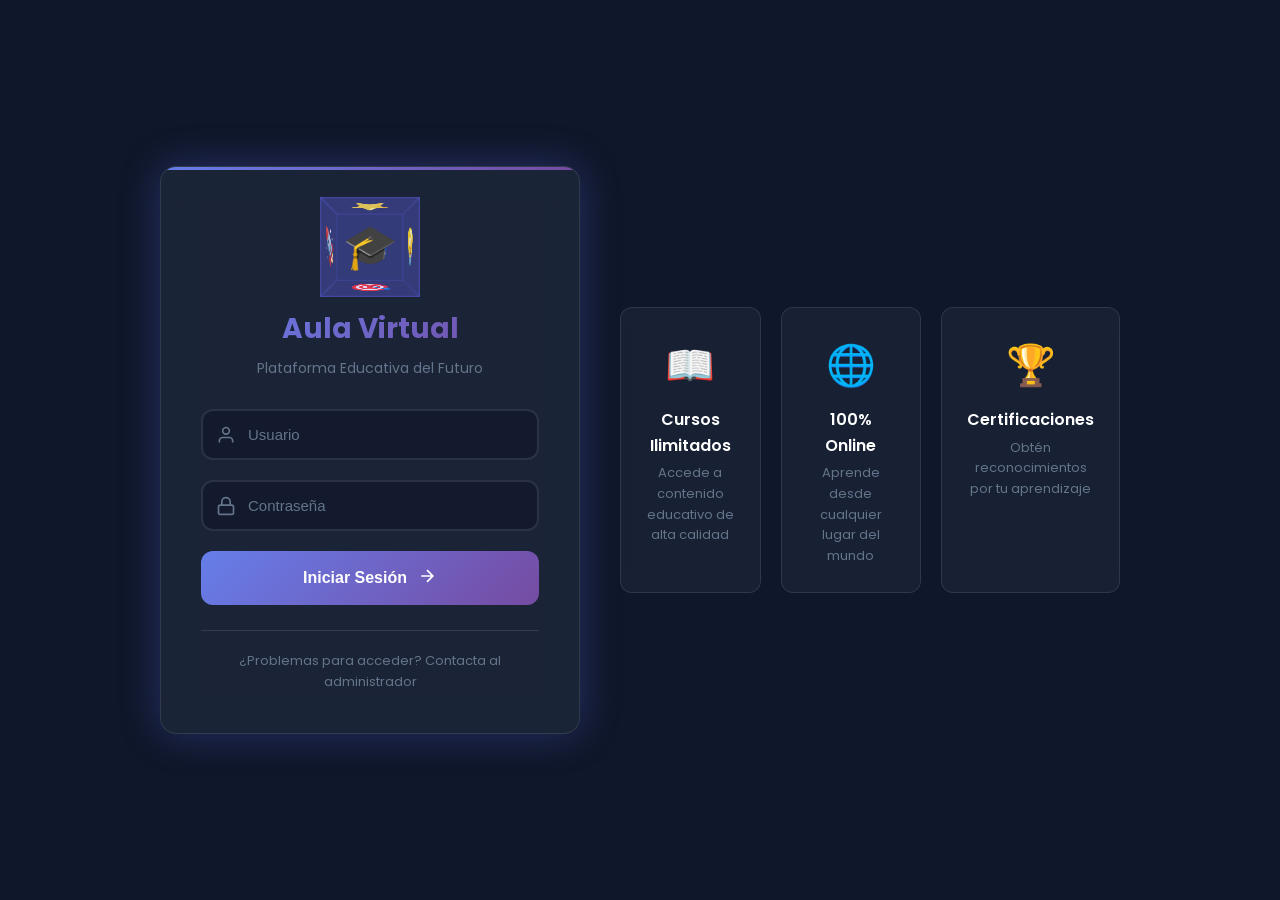
==== index.html @ ed8b047c "Add files via upload" ====
<!DOCTYPE html>
<html lang="es">
<head>
    <meta charset="UTF-8">
    <meta name="viewport" content="width=device-width, initial-scale=1.0">
    <title>Aula Virtual - Inicio</title>
    <link rel="stylesheet" href="css/styles.css">
    <link href="https://fonts.googleapis.com/css2?family=Poppins:wght@300;400;500;600;700;800;900&display=swap" rel="stylesheet">
</head>
<body class="login-page">
    <div class="background-animation">
        <div class="floating-shapes">
            <span></span><span></span><span></span><span></span><span></span>
            <span></span><span></span><span></span><span></span><span></span>
        </div>
    </div>

    <div class="login-container">
        <div class="login-box">
            <div class="login-header">
                <div class="logo-3d">
                    <div class="cube">
                        <div class="face front">🎓</div>
                        <div class="face back">📚</div>
                        <div class="face right">💡</div>
                        <div class="face left">🚀</div>
                        <div class="face top">⭐</div>
                        <div class="face bottom">🎯</div>
                    </div>
                </div>
                <h1>Aula Virtual</h1>
                <p class="subtitle">Plataforma Educativa del Futuro</p>
            </div>

            <form id="loginForm" class="login-form">
                <div class="input-group">
                    <div class="input-icon">
                        <svg viewBox="0 0 24 24" fill="none" stroke="currentColor" stroke-width="2">
                            <path d="M20 21v-2a4 4 0 0 0-4-4H8a4 4 0 0 0-4 4v2"></path>
                            <circle cx="12" cy="7" r="4"></circle>
                        </svg>
                    </div>
                    <input type="text" id="username" placeholder="Usuario" required autocomplete="username">
                    <div class="input-highlight"></div>
                </div>

                <div class="input-group">
                    <div class="input-icon">
                        <svg viewBox="0 0 24 24" fill="none" stroke="currentColor" stroke-width="2">
                            <rect x="3" y="11" width="18" height="11" rx="2" ry="2"></rect>
                            <path d="M7 11V7a5 5 0 0 1 10 0v4"></path>
                        </svg>
                    </div>
                    <input type="password" id="password" placeholder="Contraseña" required autocomplete="current-password">
                    <button type="button" class="toggle-password" onclick="togglePassword('password')">
                        <svg class="eye-open" viewBox="0 0 24 24" fill="none" stroke="currentColor" stroke-width="2">
                            <path d="M1 12s4-8 11-8 11 8 11 8-4 8-11 8-11-8-11-8z"></path>
                            <circle cx="12" cy="12" r="3"></circle>
                        </svg>
                        <svg class="eye-closed" viewBox="0 0 24 24" fill="none" stroke="currentColor" stroke-width="2">
                            <path d="M17.94 17.94A10.07 10.07 0 0 1 12 20c-7 0-11-8-11-8a18.45 18.45 0 0 1 5.06-5.94M9.9 4.24A9.12 9.12 0 0 1 12 4c7 0 11 8 11 8a18.5 18.5 0 0 1-2.16 3.19m-6.72-1.07a3 3 0 1 1-4.24-4.24"></path>
                            <line x1="1" y1="1" x2="23" y2="23"></line>
                        </svg>
                    </button>
                    <div class="input-highlight"></div>
                </div>

                <button type="submit" class="btn-login">
                    <span class="btn-text">Iniciar Sesión</span>
                    <span class="btn-icon">
                        <svg viewBox="0 0 24 24" fill="none" stroke="currentColor" stroke-width="2">
                            <path d="M5 12h14M12 5l7 7-7 7"></path>
                        </svg>
                    </span>
                    <div class="btn-bg"></div>
                </button>
            </form>

            <div id="loginMessage" class="message"></div>

            <div class="login-footer">
                <p>¿Problemas para acceder? Contacta al administrador</p>
            </div>
        </div>

        <div class="info-cards">
            <div class="info-card">
                <div class="card-icon">📖</div>
                <h3>Cursos Ilimitados</h3>
                <p>Accede a contenido educativo de alta calidad</p>
            </div>
            <div class="info-card">
                <div class="card-icon">🌐</div>
                <h3>100% Online</h3>
                <p>Aprende desde cualquier lugar del mundo</p>
            </div>
            <div class="info-card">
                <div class="card-icon">🏆</div>
                <h3>Certificaciones</h3>
                <p>Obtén reconocimientos por tu aprendizaje</p>
            </div>
        </div>
    </div>

    <script src="js/app.js"></script>
    <script>
        checkIfLoggedIn();
    </script>
</body>
</html>
---- css/styles.css ----
:root{--primary:#6366f1;--primary-dark:#4f46e5;--secondary:#ec4899;--accent:#06b6d4;--success:#10b981;--warning:#f59e0b;--danger:#ef4444;--dark:#0f172a;--dark-light:#1e293b;--gray:#64748b;--light:#f1f5f9;--white:#fff;--gradient1:linear-gradient(135deg,#667eea,#764ba2);--gradient2:linear-gradient(135deg,#f093fb,#f5576c);--gradient3:linear-gradient(135deg,#4facfe,#00f2fe);--gradient4:linear-gradient(135deg,#43e97b,#38f9d7);--gradient5:linear-gradient(135deg,#fa709a,#fee140);--shadow-glow:0 0 40px rgba(99,102,241,0.3);--radius:8px;--radius-lg:12px;--radius-xl:16px;--transition:all 0.3s ease}*{margin:0;padding:0;box-sizing:border-box}html{scroll-behavior:smooth}body{font-family:Poppins,sans-serif;background:var(--dark);color:var(--white);min-height:100vh;line-height:1.6;overflow-x:hidden}.background-animation{position:fixed;top:0;left:0;width:100%;height:100%;z-index:-1;overflow:hidden}.floating-shapes span{position:absolute;display:block;background:var(--gradient1);animation:float 25s linear infinite;bottom:-150px;opacity:.5;border-radius:50%}.floating-shapes span:nth-child(1){left:25%;width:80px;height:80px}.floating-shapes span:nth-child(2){left:10%;width:20px;height:20px;animation-duration:12s}.floating-shapes span:nth-child(3){left:70%;width:20px;height:20px;animation-delay:4s}.floating-shapes span:nth-child(4){left:40%;width:60px;height:60px;animation-duration:18s}.floating-shapes span:nth-child(5){left:65%;width:20px;height:20px}.floating-shapes span:nth-child(6){left:75%;width:110px;height:110px;animation-delay:3s}.floating-shapes span:nth-child(7){left:35%;width:150px;height:150px;animation-delay:7s}.floating-shapes span:nth-child(8){left:50%;width:25px;height:25px;animation-delay:15s;animation-duration:45s}.floating-shapes span:nth-child(9){left:20%;width:15px;height:15px;animation-delay:2s;animation-duration:35s}.floating-shapes span:nth-child(10){left:85%;width:150px;height:150px;animation-duration:11s}@keyframes float{0%{transform:translateY(0) rotate(0);opacity:.5}50%{opacity:.3}100%{transform:translateY(-1200px) rotate(720deg);opacity:0}}.login-page{display:flex;align-items:center;justify-content:center;min-height:100vh;padding:20px}.login-container{width:100%;max-width:1200px;display:flex;flex-wrap:wrap;gap:40px;align-items:center;justify-content:center}.login-box{background:rgba(30,41,59,0.8);backdrop-filter:blur(20px);border:1px solid rgba(255,255,255,0.1);border-radius:var(--radius-xl);padding:40px;width:100%;max-width:420px;box-shadow:var(--shadow-glow);position:relative;overflow:hidden}.login-box::before{content:'';position:absolute;top:0;left:0;right:0;height:3px;background:var(--gradient1)}.login-header{text-align:center;margin-bottom:30px}.logo-3d{width:80px;height:80px;margin:0 auto 20px;perspective:200px}.cube{width:100%;height:100%;position:relative;transform-style:preserve-3d;animation:rotateCube 10s infinite linear}.cube .face{position:absolute;width:80px;height:80px;display:flex;align-items:center;justify-content:center;font-size:35px;background:rgba(99,102,241,0.2);border:1px solid rgba(99,102,241,0.3)}.cube .front{transform:translateZ(40px)}.cube .back{transform:rotateY(180deg) translateZ(40px)}.cube .right{transform:rotateY(90deg) translateZ(40px)}.cube .left{transform:rotateY(-90deg) translateZ(40px)}.cube .top{transform:rotateX(90deg) translateZ(40px)}.cube .bottom{transform:rotateX(-90deg) translateZ(40px)}@keyframes rotateCube{0%{transform:rotateX(0) rotateY(0)}100%{transform:rotateX(360deg) rotateY(360deg)}}.login-header h1{font-size:28px;font-weight:700;background:var(--gradient1);-webkit-background-clip:text;-webkit-text-fill-color:transparent;background-clip:text}.subtitle{color:var(--gray);font-size:14px;margin-top:5px}.login-form{display:flex;flex-direction:column;gap:20px}.input-group{position:relative}.input-group input{width:100%;padding:15px 45px;background:rgba(15,23,42,0.6);border:2px solid rgba(255,255,255,0.1);border-radius:var(--radius-lg);color:var(--white);font-size:15px;transition:var(--transition)}.input-group input:focus{outline:none;border-color:var(--primary);box-shadow:0 0 0 3px rgba(99,102,241,0.2)}.input-group input::placeholder{color:var(--gray)}.input-icon{position:absolute;left:15px;top:50%;transform:translateY(-50%);width:20px;height:20px;color:var(--gray)}.toggle-password{position:absolute;right:15px;top:50%;transform:translateY(-50%);background:none;border:none;cursor:pointer;color:var(--gray);padding:5px}.toggle-password:hover{color:var(--white)}.toggle-password .eye-closed{display:none}.toggle-password.active .eye-open{display:none}.toggle-password.active .eye-closed{display:block}.btn-login{position:relative;padding:15px 30px;background:var(--gradient1);border:none;border-radius:var(--radius-lg);color:var(--white);font-size:16px;font-weight:600;cursor:pointer;overflow:hidden;display:flex;align-items:center;justify-content:center;gap:10px;transition:var(--transition)}.btn-login:hover{transform:translateY(-2px);box-shadow:0 10px 30px rgba(99,102,241,0.4)}.btn-login:active{transform:translateY(0)}.btn-login .btn-bg{position:absolute;top:0;left:-100%;width:100%;height:100%;background:linear-gradient(90deg,transparent,rgba(255,255,255,0.2),transparent);transition:0.5s}.btn-login:hover .btn-bg{left:100%}.btn-login .btn-icon svg{width:20px;height:20px}.message{padding:12px 16px;border-radius:var(--radius);margin-top:15px;font-size:14px;display:none}.message.error{background:rgba(239,68,68,0.2);border:1px solid var(--danger);color:var(--danger);display:block}.message.success{background:rgba(16,185,129,0.2);border:1px solid var(--success);color:var(--success);display:block}.login-footer{text-align:center;margin-top:25px;padding-top:20px;border-top:1px solid rgba(255,255,255,0.1)}.login-footer p{color:var(--gray);font-size:13px}.info-cards{display:none}@media(min-width:1024px){.info-cards{display:grid;grid-template-columns:repeat(3,1fr);gap:20px;width:100%;max-width:500px}}.info-card{background:rgba(30,41,59,0.6);backdrop-filter:blur(10px);border:1px solid rgba(255,255,255,0.1);border-radius:var(--radius-lg);padding:25px;text-align:center;transition:var(--transition)}.info-card:hover{transform:translateY(-5px);border-color:var(--primary);box-shadow:var(--shadow-glow)}.card-icon{font-size:40px;margin-bottom:10px}.info-card h3{font-size:16px;font-weight:600;margin-bottom:5px}.info-card p{font-size:13px;color:var(--gray)}.navbar{background:rgba(15,23,42,0.95);backdrop-filter:blur(20px);border-bottom:1px solid rgba(255,255,255,0.1);padding:15px 0;position:sticky;top:0;z-index:100}.nav-container{max-width:1400px;margin:0 auto;padding:0 20px;display:flex;align-items:center;justify-content:space-between}.nav-brand{display:flex;align-items:center;gap:10px;font-weight:700;font-size:20px}.mini-logo{font-size:28px}.nav-toggle{display:none;flex-direction:column;gap:5px;background:none;border:none;cursor:pointer;padding:5px}.nav-toggle span{width:25px;height:2px;background:var(--white);transition:var(--transition)}.nav-menu{display:flex;align-items:center;gap:10px;list-style:none}.nav-link{display:flex;align-items:center;gap:8px;padding:10px 16px;color:var(--gray);text-decoration:none;border-radius:var(--radius);transition:var(--transition);background:none;border:none;cursor:pointer;font-size:14px;font-family:inherit}.nav-link:hover,.nav-link.active{color:var(--white);background:rgba(99,102,241,0.2)}.nav-link svg{width:18px;height:18px}.logout-btn:hover{background:rgba(239,68,68,0.2);color:var(--danger)}.dashboard-main,.admin-main{max-width:1400px;margin:0 auto;padding:30px 20px}.section{display:none;animation:fadeIn 0.3s ease}.section.active{display:block}@keyframes fadeIn{from{opacity:0;transform:translateY(10px)}to{opacity:1;transform:translateY(0)}}.welcome-banner{background:var(--gradient1);border-radius:var(--radius-xl);padding:40px;display:flex;justify-content:space-between;align-items:center;gap:30px;margin-bottom:30px;position:relative;overflow:hidden}.welcome-banner::before{content:'';position:absolute;top:-50%;right:-50%;width:100%;height:200%;background:radial-gradient(circle,rgba(255,255,255,0.1) 0%,transparent 70%);animation:shimmer 3s infinite linear}@keyframes shimmer{0%{transform:rotate(0)}100%{transform:rotate(360deg)}}.banner-content{z-index:1}.banner-content h1{font-size:32px;font-weight:700;margin-bottom:10px}.banner-content p{opacity:0.9;font-size:16px}.banner-stats{display:flex;gap:40px;margin-top:25px}.stat-item{text-align:center}.stat-number{font-size:36px;font-weight:800}.stat-label{font-size:13px;opacity:0.8}.banner-illustration{z-index:1}.floating-books{position:relative;width:150px;height:150px}.book{position:absolute;font-size:50px;animation:floatBook 4s ease-in-out infinite}.book-1{top:0;left:50%;animation-delay:0s}.book-2{top:50%;left:0;animation-delay:0.5s}.book-3{top:50%;right:0;animation-delay:1s}.book-4{bottom:0;left:50%;animation-delay:1.5s}@keyframes floatBook{0%,100%{transform:translateY(0)}50%{transform:translateY(-15px)}}.quick-actions{margin-bottom:30px}.quick-actions h2{font-size:20px;margin-bottom:20px}.actions-grid{display:grid;grid-template-columns:repeat(auto-fit,minmax(150px,1fr));gap:15px}.action-card{background:rgba(30,41,59,0.8);border:1px solid rgba(255,255,255,0.1);border-radius:var(--radius-lg);padding:25px;text-align:center;cursor:pointer;transition:var(--transition);display:flex;flex-direction:column;align-items:center;gap:10px}.action-card:hover{border-color:var(--primary);transform:translateY(-3px);box-shadow:var(--shadow-glow)}.action-icon{font-size:32px}.action-card span{font-size:14px;font-weight:500}.section-header{display:flex;flex-wrap:wrap;justify-content:space-between;align-items:center;gap:20px;margin-bottom:30px}.section-header h1{font-size:28px;font-weight:700}.search-filter{display:flex;gap:15px;flex-wrap:wrap}.search-box{position:relative}.search-box svg{position:absolute;left:12px;top:50%;transform:translateY(-50%);width:18px;height:18px;color:var(--gray)}.search-box input{padding:10px 15px 10px 40px;background:rgba(30,41,59,0.8);border:1px solid rgba(255,255,255,0.1);border-radius:var(--radius);color:var(--white);font-size:14px;min-width:200px}.search-box input:focus{outline:none;border-color:var(--primary)}.search-filter select{padding:10px 15px;background:rgba(30,41,59,0.8);border:1px solid rgba(255,255,255,0.1);border-radius:var(--radius);color:var(--white);font-size:14px;cursor:pointer}.search-filter select:focus{outline:none;border-color:var(--primary)}.courses-grid{display:grid;grid-template-columns:repeat(auto-fill,minmax(280px,1fr));gap:20px}.course-card{background:rgba(30,41,59,0.8);border:1px solid rgba(255,255,255,0.1);border-radius:var(--radius-xl);overflow:hidden;cursor:pointer;transition:var(--transition)}.course-card:hover{border-color:var(--primary);transform:translateY(-5px);box-shadow:var(--shadow-glow)}.course-icon{height:120px;display:flex;align-items:center;justify-content:center;font-size:60px;background:var(--gradient1)}.course-card:nth-child(2n) .course-icon{background:var(--gradient2)}.course-card:nth-child(3n) .course-icon{background:var(--gradient3)}.course-card:nth-child(4n) .course-icon{background:var(--gradient4)}.course-card:nth-child(5n) .course-icon{background:var(--gradient5)}.course-info{padding:20px}.course-info h3{font-size:16px;font-weight:600;margin-bottom:8px}.course-info p{font-size:13px;color:var(--gray);margin-bottom:15px;display:-webkit-box;-webkit-line-clamp:2;-webkit-box-orient:vertical;overflow:hidden}.course-meta{display:flex;justify-content:space-between;font-size:12px;color:var(--gray)}.empty-state{text-align:center;padding:60px 20px;grid-column:1/-1}.empty-icon{font-size:60px;margin-bottom:15px}.empty-state p{color:var(--gray)}.recent-courses h2{font-size:20px;margin-bottom:20px}.courses-preview{display:grid;grid-template-columns:repeat(auto-fill,minmax(280px,1fr));gap:20px}.profile-container{display:grid;grid-template-columns:1fr 350px;gap:30px}.profile-card{background:rgba(30,41,59,0.8);border:1px solid rgba(255,255,255,0.1);border-radius:var(--radius-xl);overflow:hidden}.profile-header{background:var(--gradient1);padding:40px 30px;text-align:center}.avatar{width:100px;height:100px;border-radius:50%;background:rgba(255,255,255,0.2);display:flex;align-items:center;justify-content:center;font-size:40px;font-weight:700;border:3px solid rgba(255,255,255,0.3)}.profile-header h2{font-size:24px;margin-top:15px}.profile-header p{opacity:0.8;font-size:14px}.profile-body{padding:30px}.profile-info{display:flex;flex-direction:column;gap:15px;margin-bottom:30px}.info-item label{display:block;font-size:12px;color:var(--gray);margin-bottom:5px}.info-item input{width:100%;padding:12px 15px;background:rgba(15,23,42,0.6);border:1px solid rgba(255,255,255,0.1);border-radius:var(--radius);color:var(--white);font-size:14px}.info-item input:focus{outline:none;border-color:var(--primary)}.change-password-section{border-top:1px solid rgba(255,255,255,0.1);padding-top:25px}.change-password-section h3{font-size:18px;margin-bottom:20px}.change-password-section input{width:100%;padding:12px 15px;background:rgba(15,23,42,0.6);border:1px solid rgba(255,255,255,0.1);border-radius:var(--radius);color:var(--white);font-size:14px;margin-bottom:15px}.change-password-section input:focus{outline:none;border-color:var(--primary)}.btn-primary{padding:12px 24px;background:var(--gradient1);border:none;border-radius:var(--radius);color:var(--white);font-size:14px;font-weight:600;cursor:pointer;transition:var(--transition)}.btn-primary:hover{transform:translateY(-2px);box-shadow:0 5px 20px rgba(99,102,241,0.4)}.profile-stats-card{background:rgba(30,41,59,0.8);border:1px solid rgba(255,255,255,0.1);border-radius:var(--radius-xl);padding:25px}.profile-stats-card h3{font-size:18px;margin-bottom:20px}.activity-list{display:flex;flex-direction:column;gap:15px}.activity-item{display:flex;align-items:center;gap:15px;padding:15px;background:rgba(15,23,42,0.4);border-radius:var(--radius)}.activity-icon{font-size:24px}.activity-info{flex:1}.activity-title{display:block;font-size:13px;color:var(--gray)}.activity-value{font-size:16px;font-weight:600}.modal{position:fixed;top:0;left:0;width:100%;height:100%;background:rgba(0,0,0,0.8);backdrop-filter:blur(5px);display:none;align-items:center;justify-content:center;z-index:1000;padding:20px}.modal.active{display:flex}.modal-content{background:var(--dark-light);border-radius:var(--radius-xl);max-width:500px;width:100%;max-height:90vh;overflow-y:auto;position:relative;animation:modalIn 0.3s ease}@keyframes modalIn{from{opacity:0;transform:scale(0.9)}to{opacity:1;transform:scale(1)}}.modal-close{position:absolute;top:15px;right:15px;background:none;border:none;color:var(--gray);font-size:28px;cursor:pointer;transition:var(--transition);z-index:1}.modal-close:hover{color:var(--white)}.modal-header{padding:30px;text-align:center}.modal-icon{font-size:60px;margin-bottom:15px}.modal-header h2{font-size:24px}.modal-body{padding:0 30px 30px}.modal-body p{color:var(--gray);margin-bottom:20px}.modal-meta{display:flex;gap:20px;margin-bottom:25px}.meta-item{display:flex;align-items:center;gap:8px;font-size:14px;color:var(--gray)}.meta-item svg{width:16px;height:16px}.btn-course-link{display:inline-flex;align-items:center;gap:10px;width:100%;justify-content:center;padding:15px;background:var(--gradient1);border-radius:var(--radius-lg);color:var(--white);text-decoration:none;font-weight:600;transition:var(--transition)}.btn-course-link:hover{transform:translateY(-2px);box-shadow:0 5px 20px rgba(99,102,241,0.4)}.btn-course-link svg{width:18px;height:18px}.admin-header{text-align:center;margin-bottom:30px}.admin-header h1{font-size:32px;font-weight:700;background:var(--gradient1);-webkit-background-clip:text;-webkit-text-fill-color:transparent;background-clip:text}.admin-header p{color:var(--gray);margin-top:10px}.admin-tabs{display:flex;gap:10px;margin-bottom:30px;flex-wrap:wrap}.tab-btn{display:flex;align-items:center;gap:8px;padding:12px 20px;background:rgba(30,41,59,0.8);border:1px solid rgba(255,255,255,0.1);border-radius:var(--radius-lg);color:var(--gray);font-size:14px;font-weight:500;cursor:pointer;transition:var(--transition);font-family:inherit}.tab-btn:hover{border-color:var(--primary);color:var(--white)}.tab-btn.active{background:var(--gradient1);border-color:transparent;color:var(--white)}.tab-btn svg{width:18px;height:18px}.tab-content{display:none;animation:fadeIn 0.3s ease}.tab-content.active{display:block}.action-bar{display:flex;justify-content:space-between;align-items:center;gap:20px;margin-bottom:25px;flex-wrap:wrap}.btn-add{display:flex;align-items:center;gap:8px;padding:12px 20px;background:var(--gradient1);border:none;border-radius:var(--radius-lg);color:var(--white);font-size:14px;font-weight:600;cursor:pointer;transition:var(--transition);font-family:inherit}.btn-add:hover{transform:translateY(-2px);box-shadow:0 5px 20px rgba(99,102,241,0.4)}.btn-add svg{width:18px;height:18px}.users-table-container{overflow-x:auto;background:rgba(30,41,59,0.8);border-radius:var(--radius-xl);border:1px solid rgba(255,255,255,0.1)}.admin-table{width:100%;border-collapse:collapse}.admin-table th,.admin-table td{padding:15px 20px;text-align:left}.admin-table th{background:rgba(15,23,42,0.6);font-weight:600;font-size:13px;color:var(--gray);text-transform:uppercase;letter-spacing:0.5px}.admin-table td{border-top:1px solid rgba(255,255,255,0.05)}.admin-table tr:hover td{background:rgba(99,102,241,0.05)}.action-buttons{display:flex;gap:8px}.btn-edit,.btn-delete{padding:8px 12px;border:none;border-radius:var(--radius);font-size:13px;cursor:pointer;transition:var(--transition);font-family:inherit}.btn-edit{background:rgba(6,182,212,0.2);color:var(--accent)}.btn-edit:hover{background:rgba(6,182,212,0.3)}.btn-delete{background:rgba(239,68,68,0.2);color:var(--danger)}.btn-delete:hover{background:rgba(239,68,68,0.3)}.courses-admin-grid{display:grid;grid-template-columns:repeat(auto-fill,minmax(300px,1fr));gap:20px}.course-admin-card{background:rgba(30,41,59,0.8);border:1px solid rgba(255,255,255,0.1);border-radius:var(--radius-xl);overflow:hidden}.course-admin-header{display:flex;align-items:center;gap:15px;padding:20px;background:rgba(15,23,42,0.4)}.course-admin-icon{font-size:40px}.course-admin-title h3{font-size:16px;font-weight:600}.course-admin-title span{font-size:12px;color:var(--gray)}.course-admin-body{padding:20px}.course-admin-body p{font-size:13px;color:var(--gray);margin-bottom:15px}.course-admin-actions{display:flex;gap:10px}.modal-form{max-width:450px}.modal-form form{padding:30px}.form-group{margin-bottom:20px}.form-group label{display:block;font-size:13px;color:var(--gray);margin-bottom:8px}.form-group input,.form-group select,.form-group textarea{width:100%;padding:12px 15px;background:rgba(15,23,42,0.6);border:1px solid rgba(255,255,255,0.1);border-radius:var(--radius);color:var(--white);font-size:14px;font-family:inherit}.form-group input:focus,.form-group select:focus,.form-group textarea:focus{outline:none;border-color:var(--primary)}.form-group textarea{resize:vertical;min-height:80px}.form-row{display:grid;grid-template-columns:1fr 1fr;gap:15px}.form-actions{display:flex;gap:15px;justify-content:flex-end;margin-top:25px}.btn-secondary{padding:12px 24px;background:rgba(255,255,255,0.1);border:none;border-radius:var(--radius);color:var(--white);font-size:14px;font-weight:500;cursor:pointer;transition:var(--transition);font-family:inherit}.btn-secondary:hover{background:rgba(255,255,255,0.15)}.modal-large{max-width:550px}.modal-confirm{text-align:center;padding:40px}.confirm-icon{font-size:60px;margin-bottom:20px}.modal-confirm h2{font-size:24px;margin-bottom:10px}.modal-confirm p{color:var(--gray);margin-bottom:25px}.confirm-actions{display:flex;gap:15px;justify-content:center}.btn-danger{padding:12px 24px;background:var(--danger);border:none;border-radius:var(--radius);color:var(--white);font-size:14px;font-weight:600;cursor:pointer;transition:var(--transition);font-family:inherit}.btn-danger:hover{background:#dc2626}.stats-grid{display:grid;grid-template-columns:repeat(auto-fit,minmax(220px,1fr));gap:20px;margin-bottom:30px}.stat-card{background:rgba(30,41,59,0.8);border:1px solid rgba(255,255,255,0.1);border-radius:var(--radius-xl);padding:25px;display:flex;align-items:center;gap:20px;transition:var(--transition)}.stat-card:hover{border-color:var(--primary);box-shadow:var(--shadow-glow)}.stat-icon{font-size:40px}.stat-info h3{font-size:32px;font-weight:800;background:var(--gradient1);-webkit-background-clip:text;-webkit-text-fill-color:transparent;background-clip:text}.stat-info p{font-size:14px;color:var(--gray)}.recent-activity{background:rgba(30,41,59,0.8);border:1px solid rgba(255,255,255,0.1);border-radius:var(--radius-xl);padding:25px}.recent-activity h2{font-size:20px;margin-bottom:20px}.activity-timeline{display:flex;flex-direction:column;gap:15px}.toast{position:fixed;bottom:30px;right:30px;padding:15px 25px;background:var(--success);color:var(--white);border-radius:var(--radius-lg);font-size:14px;font-weight:500;transform:translateX(150%);transition:var(--transition);z-index:1001}.toast.show{transform:translateX(0)}.toast.error{background:var(--danger)}.toast.warning{background:var(--warning)}@media(max-width:1024px){.profile-container{grid-template-columns:1fr}.banner-illustration{display:none}.banner-stats{flex-wrap:wrap;gap:20px}.stat-item{flex:1;min-width:100px}}@media(max-width:768px){.nav-toggle{display:flex}.nav-menu{position:fixed;top:70px;left:0;right:0;background:rgba(15,23,42,0.98);flex-direction:column;padding:20px;gap:5px;transform:translateY(-150%);transition:var(--transition)}.nav-menu.active{transform:translateY(0)}.nav-link{width:100%;padding:15px}.welcome-banner{flex-direction:column;text-align:center;padding:30px}.banner-content h1{font-size:24px}.banner-stats{justify-content:center}.stat-number{font-size:28px}.section-header{flex-direction:column;align-items:stretch}.section-header h1{font-size:24px}.search-filter{width:100%}.search-box{flex:1}.search-box input{min-width:auto;width:100%}.courses-grid{grid-template-columns:1fr}.course-card{max-width:400px;margin:0 auto}.profile-header{padding:30px 20px}.profile-body{padding:20px}.form-row{grid-template-columns:1fr}.admin-tabs{justify-content:center}.action-bar{flex-direction:column;align-items:stretch}.btn-add{justify-content:center}.admin-table th:nth-child(2),.admin-table td:nth-child(2){display:none}.action-buttons{flex-direction:column}.stats-grid{grid-template-columns:1fr 1fr}.stat-card{flex-direction:column;text-align:center}.stat-info h3{font-size:28px}}@media(max-width:480px){.login-box{padding:30px 20px}.login-header h1{font-size:24px}.logo-3d{width:60px;height:60px}.cube .face{width:60px;height:60px;font-size:28px}.cube .front{transform:translateZ(30px)}.cube .back{transform:rotateY(180deg) translateZ(30px)}.cube .right{transform:rotateY(90deg) translateZ(30px)}.cube .left{transform:rotateY(-90deg) translateZ(30px)}.cube .top{transform:rotateX(90deg) translateZ(30px)}.cube .bottom{transform:rotateX(-90deg) translateZ(30px)}.dashboard-main,.admin-main{padding:20px 15px}.quick-actions h2,.recent-courses h2{font-size:18px}.stats-grid{grid-template-columns:1fr}.modal-content{margin:10px}.modal-header{padding:20px}.modal-body{padding:0 20px 20px}.admin-header h1{font-size:24px}.toast{left:15px;right:15px;bottom:15px}}.enrollment-container{display:grid;grid-template-columns:400px 1fr;gap:30px}.enrollment-form-card{background:rgba(30,41,59,0.8);border:1px solid rgba(255,255,255,0.1);border-radius:var(--radius-xl);padding:25px;height:fit-content}.enrollment-form-card h2{font-size:20px;margin-bottom:20px}.btn-full{width:100%;display:flex;align-items:center;justify-content:center;gap:10px}.enrollments-list-card{background:rgba(30,41,59,0.8);border:1px solid rgba(255,255,255,0.1);border-radius:var(--radius-xl);padding:25px}.enrollments-header{display:flex;justify-content:space-between;align-items:center;margin-bottom:20px;flex-wrap:wrap;gap:15px}.enrollments-header h2{font-size:20px}.enrollments-grid{display:grid;grid-template-columns:repeat(auto-fill,minmax(280px,1fr));gap:15px;max-height:500px;overflow-y:auto}.enrollment-card{background:rgba(15,23,42,0.6);border:1px solid rgba(255,255,255,0.1);border-radius:var(--radius-lg);padding:20px;transition:var(--transition)}.enrollment-card:hover{border-color:var(--primary)}.enrollment-card-header{display:flex;align-items:center;gap:12px;margin-bottom:12px}.enrollment-avatar{width:40px;height:40px;border-radius:50%;background:var(--gradient1);display:flex;align-items:center;justify-content:center;font-weight:700;font-size:16px}.enrollment-card-info h4{font-size:14px;font-weight:600}.enrollment-card-info span{font-size:12px;color:var(--gray)}.enrollment-card-body p{font-size:13px;color:var(--gray);margin-bottom:10px}.enrollment-card-footer{display:flex;gap:8px}.btn-sm{padding:6px 12px;font-size:12px;border:none;border-radius:var(--radius);cursor:pointer;transition:var(--transition);font-family:inherit;display:flex;align-items:center;gap:5px}.btn-view{background:rgba(99,102,241,0.2);color:var(--primary)}.btn-view:hover{background:rgba(99,102,241,0.3)}.btn-cancel{background:rgba(239,68,68,0.2);color:var(--danger)}.btn-cancel:hover{background:rgba(239,68,68,0.3)}.btn-success{padding:12px 24px;background:var(--success);border:none;border-radius:var(--radius);color:var(--white);font-size:14px;font-weight:600;cursor:pointer;transition:var(--transition);font-family:inherit;display:flex;align-items:center;gap:8px}.btn-success:hover{background:#059669}.modal-footer{display:flex;gap:10px;justify-content:flex-end;padding:20px 30px;border-top:1px solid rgba(255,255,255,0.1)}.enrollment-detail{padding:20px 0}.enrollment-detail-row{display:flex;justify-content:space-between;padding:12px 0;border-bottom:1px solid rgba(255,255,255,0.05)}.enrollment-detail-row:last-child{border-bottom:none}.enrollment-detail-label{color:var(--gray);font-size:14px}.enrollment-detail-value{font-weight:500;font-size:14px}.status-badge{padding:4px 12px;border-radius:20px;font-size:12px;font-weight:500}.status-active{background:rgba(16,185,129,0.2);color:var(--success)}.status-completed{background:rgba(99,102,241,0.2);color:var(--primary)}.status-inactive{background:rgba(239,68,68,0.2);color:var(--danger)}.status-suspended{background:rgba(245,158,11,0.2);color:var(--warning)}.print-sheet{display:none;position:fixed;left:-9999px;background:#fff;color:#000;padding:40px;width:210mm;font-family:Arial,sans-serif}.print-sheet.active{display:block;position:static;left:0}.sheet-header{display:flex;align-items:center;gap:20px;border-bottom:3px solid #6366f1;padding-bottom:20px;margin-bottom:30px}.sheet-logo{font-size:60px}.sheet-title h1{font-size:28px;color:#6366f1;margin:0}.sheet-title p{color:#666;margin:5px 0 0;font-size:14px}.sheet-content h2{text-align:center;font-size:22px;color:#333;margin-bottom:25px;background:#f5f5f5;padding:15px;border-radius:8px}.sheet-info{border:1px solid #ddd;border-radius:8px;overflow:hidden}.sheet-row{display:flex;border-bottom:1px solid #eee}.sheet-row:last-child{border-bottom:none}.sheet-label{width:200px;background:#f9f9f9;padding:12px 15px;font-weight:600;color:#555;font-size:13px}.sheet-value{flex:1;padding:12px 15px;color:#333;font-size:13px}.sheet-footer{margin-top:40px;text-align:center;color:#999;font-size:11px;border-top:1px solid #eee;padding-top:20px}@media print{body *{visibility:hidden}.print-sheet,.print-sheet *{visibility:visible}.print-sheet{position:absolute;left:0;top:0;width:100%}}@media(max-width:1024px){.enrollment-container{grid-template-columns:1fr}.enrollments-header{flex-direction:column;align-items:stretch}}@media(max-width:768px){.enrollments-grid{grid-template-columns:1fr}.modal-footer{flex-direction:column}.modal-footer button{width:100%;justify-content:center}}
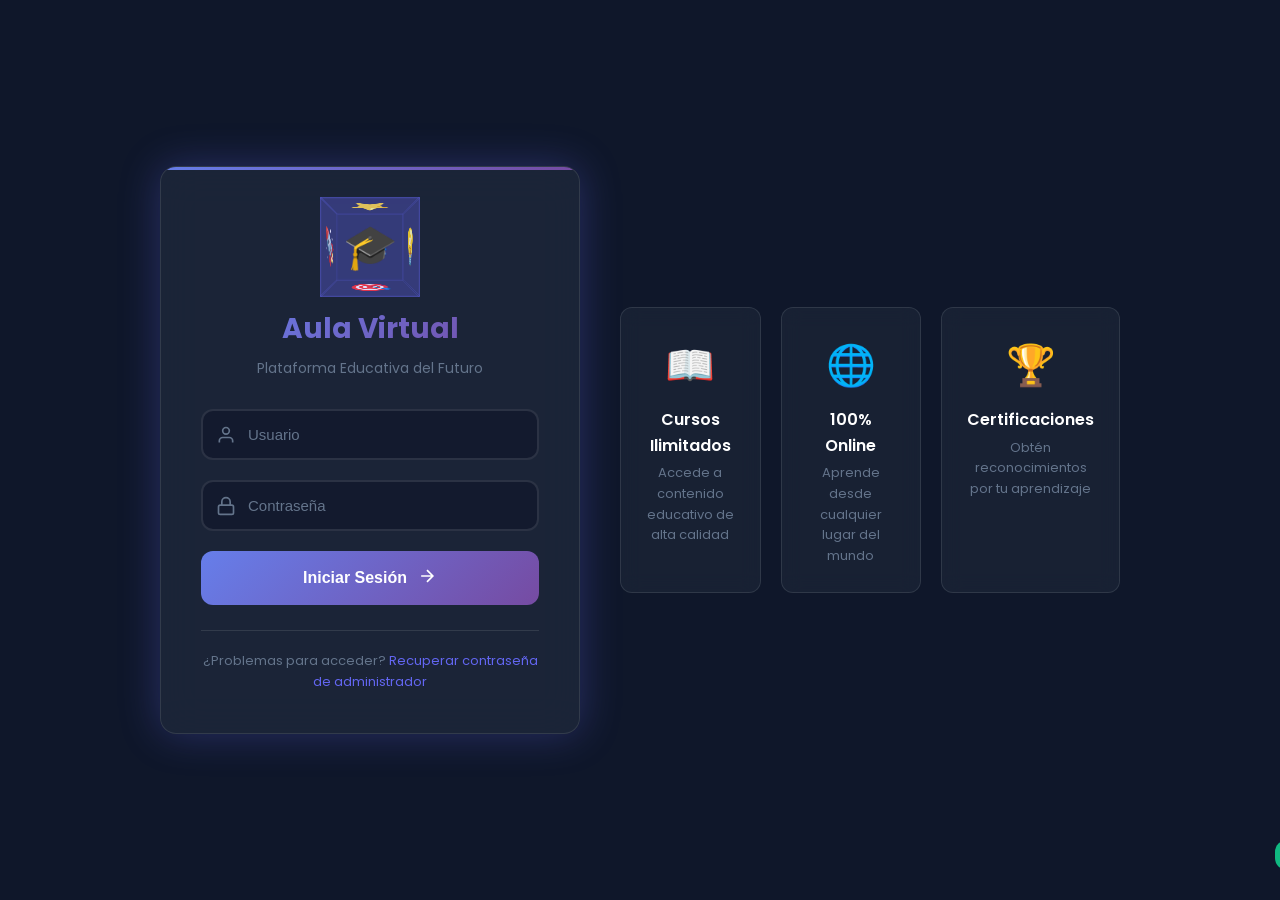
==== commit 0a5ec8cc: "Add files via upload" ====
--- a/index.html
+++ b/index.html
@@ -4,7 +4,7 @@
     <meta charset="UTF-8">
     <meta name="viewport" content="width=device-width, initial-scale=1.0">
     <title>Aula Virtual - Inicio</title>
-    <link rel="stylesheet" href="css/styles.css">
+    <link rel="stylesheet" href="css/styles.css?v=8">
     <link href="https://fonts.googleapis.com/css2?family=Poppins:wght@300;400;500;600;700;800;900&display=swap" rel="stylesheet">
 </head>
 <body class="login-page">
@@ -79,7 +79,7 @@
             <div id="loginMessage" class="message"></div>
 
             <div class="login-footer">
-                <p>¿Problemas para acceder? Contacta al administrador</p>
+                <p>¿Problemas para acceder? <a href="#" onclick="openRecoverModal(); return false;" class="recover-link">Recuperar contraseña de administrador</a></p>
             </div>
         </div>
 
@@ -102,7 +102,33 @@
         </div>
     </div>
 
-    <script src="js/app.js"></script>
+    <div id="recoverModal" class="modal">
+        <div class="modal-content modal-form">
+            <button class="modal-close" onclick="closeModal('recoverModal')">&times;</button>
+            <div class="modal-header">
+                <div class="modal-icon">🔐</div>
+                <h2>Recuperar Contraseña</h2>
+            </div>
+            <form id="recoverForm" onsubmit="return false;">
+                <div class="form-group">
+                    <label>Correo electrónico del administrador</label>
+                    <input type="email" id="recoverEmail" placeholder="admin@ejemplo.com" required>
+                </div>
+                <p style="font-size:12px;color:var(--gray);margin-bottom:15px;">
+                    Solo el administrador puede recuperar su contraseña. Si eres estudiante, contacta al administrador.
+                </p>
+                <div class="form-actions">
+                    <button type="button" class="btn-secondary" onclick="closeModal('recoverModal')">Cancelar</button>
+                    <button type="button" class="btn-primary" onclick="recoverPassword()">Enviar</button>
+                </div>
+            </form>
+            <div id="recoverMessage" class="message"></div>
+        </div>
+    </div>
+
+    <div id="toast" class="toast"></div>
+
+    <script src="js/app.js?v=8"></script>
     <script>
         checkIfLoggedIn();
     </script>
--- a/css/styles.css
+++ b/css/styles.css
@@ -1 +1 @@
-:root{--primary:#6366f1;--primary-dark:#4f46e5;--secondary:#ec4899;--accent:#06b6d4;--success:#10b981;--warning:#f59e0b;--danger:#ef4444;--dark:#0f172a;--dark-light:#1e293b;--gray:#64748b;--light:#f1f5f9;--white:#fff;--gradient1:linear-gradient(135deg,#667eea,#764ba2);--gradient2:linear-gradient(135deg,#f093fb,#f5576c);--gradient3:linear-gradient(135deg,#4facfe,#00f2fe);--gradient4:linear-gradient(135deg,#43e97b,#38f9d7);--gradient5:linear-gradient(135deg,#fa709a,#fee140);--shadow-glow:0 0 40px rgba(99,102,241,0.3);--radius:8px;--radius-lg:12px;--radius-xl:16px;--transition:all 0.3s ease}*{margin:0;padding:0;box-sizing:border-box}html{scroll-behavior:smooth}body{font-family:Poppins,sans-serif;background:var(--dark);color:var(--white);min-height:100vh;line-height:1.6;overflow-x:hidden}.background-animation{position:fixed;top:0;left:0;width:100%;height:100%;z-index:-1;overflow:hidden}.floating-shapes span{position:absolute;display:block;background:var(--gradient1);animation:float 25s linear infinite;bottom:-150px;opacity:.5;border-radius:50%}.floating-shapes span:nth-child(1){left:25%;width:80px;height:80px}.floating-shapes span:nth-child(2){left:10%;width:20px;height:20px;animation-duration:12s}.floating-shapes span:nth-child(3){left:70%;width:20px;height:20px;animation-delay:4s}.floating-shapes span:nth-child(4){left:40%;width:60px;height:60px;animation-duration:18s}.floating-shapes span:nth-child(5){left:65%;width:20px;height:20px}.floating-shapes span:nth-child(6){left:75%;width:110px;height:110px;animation-delay:3s}.floating-shapes span:nth-child(7){left:35%;width:150px;height:150px;animation-delay:7s}.floating-shapes span:nth-child(8){left:50%;width:25px;height:25px;animation-delay:15s;animation-duration:45s}.floating-shapes span:nth-child(9){left:20%;width:15px;height:15px;animation-delay:2s;animation-duration:35s}.floating-shapes span:nth-child(10){left:85%;width:150px;height:150px;animation-duration:11s}@keyframes float{0%{transform:translateY(0) rotate(0);opacity:.5}50%{opacity:.3}100%{transform:translateY(-1200px) rotate(720deg);opacity:0}}.login-page{display:flex;align-items:center;justify-content:center;min-height:100vh;padding:20px}.login-container{width:100%;max-width:1200px;display:flex;flex-wrap:wrap;gap:40px;align-items:center;justify-content:center}.login-box{background:rgba(30,41,59,0.8);backdrop-filter:blur(20px);border:1px solid rgba(255,255,255,0.1);border-radius:var(--radius-xl);padding:40px;width:100%;max-width:420px;box-shadow:var(--shadow-glow);position:relative;overflow:hidden}.login-box::before{content:'';position:absolute;top:0;left:0;right:0;height:3px;background:var(--gradient1)}.login-header{text-align:center;margin-bottom:30px}.logo-3d{width:80px;height:80px;margin:0 auto 20px;perspective:200px}.cube{width:100%;height:100%;position:relative;transform-style:preserve-3d;animation:rotateCube 10s infinite linear}.cube .face{position:absolute;width:80px;height:80px;display:flex;align-items:center;justify-content:center;font-size:35px;background:rgba(99,102,241,0.2);border:1px solid rgba(99,102,241,0.3)}.cube .front{transform:translateZ(40px)}.cube .back{transform:rotateY(180deg) translateZ(40px)}.cube .right{transform:rotateY(90deg) translateZ(40px)}.cube .left{transform:rotateY(-90deg) translateZ(40px)}.cube .top{transform:rotateX(90deg) translateZ(40px)}.cube .bottom{transform:rotateX(-90deg) translateZ(40px)}@keyframes rotateCube{0%{transform:rotateX(0) rotateY(0)}100%{transform:rotateX(360deg) rotateY(360deg)}}.login-header h1{font-size:28px;font-weight:700;background:var(--gradient1);-webkit-background-clip:text;-webkit-text-fill-color:transparent;background-clip:text}.subtitle{color:var(--gray);font-size:14px;margin-top:5px}.login-form{display:flex;flex-direction:column;gap:20px}.input-group{position:relative}.input-group input{width:100%;padding:15px 45px;background:rgba(15,23,42,0.6);border:2px solid rgba(255,255,255,0.1);border-radius:var(--radius-lg);color:var(--white);font-size:15px;transition:var(--transition)}.input-group input:focus{outline:none;border-color:var(--primary);box-shadow:0 0 0 3px rgba(99,102,241,0.2)}.input-group input::placeholder{color:var(--gray)}.input-icon{position:absolute;left:15px;top:50%;transform:translateY(-50%);width:20px;height:20px;color:var(--gray)}.toggle-password{position:absolute;right:15px;top:50%;transform:translateY(-50%);background:none;border:none;cursor:pointer;color:var(--gray);padding:5px}.toggle-password:hover{color:var(--white)}.toggle-password .eye-closed{display:none}.toggle-password.active .eye-open{display:none}.toggle-password.active .eye-closed{display:block}.btn-login{position:relative;padding:15px 30px;background:var(--gradient1);border:none;border-radius:var(--radius-lg);color:var(--white);font-size:16px;font-weight:600;cursor:pointer;overflow:hidden;display:flex;align-items:center;justify-content:center;gap:10px;transition:var(--transition)}.btn-login:hover{transform:translateY(-2px);box-shadow:0 10px 30px rgba(99,102,241,0.4)}.btn-login:active{transform:translateY(0)}.btn-login .btn-bg{position:absolute;top:0;left:-100%;width:100%;height:100%;background:linear-gradient(90deg,transparent,rgba(255,255,255,0.2),transparent);transition:0.5s}.btn-login:hover .btn-bg{left:100%}.btn-login .btn-icon svg{width:20px;height:20px}.message{padding:12px 16px;border-radius:var(--radius);margin-top:15px;font-size:14px;display:none}.message.error{background:rgba(239,68,68,0.2);border:1px solid var(--danger);color:var(--danger);display:block}.message.success{background:rgba(16,185,129,0.2);border:1px solid var(--success);color:var(--success);display:block}.login-footer{text-align:center;margin-top:25px;padding-top:20px;border-top:1px solid rgba(255,255,255,0.1)}.login-footer p{color:var(--gray);font-size:13px}.info-cards{display:none}@media(min-width:1024px){.info-cards{display:grid;grid-template-columns:repeat(3,1fr);gap:20px;width:100%;max-width:500px}}.info-card{background:rgba(30,41,59,0.6);backdrop-filter:blur(10px);border:1px solid rgba(255,255,255,0.1);border-radius:var(--radius-lg);padding:25px;text-align:center;transition:var(--transition)}.info-card:hover{transform:translateY(-5px);border-color:var(--primary);box-shadow:var(--shadow-glow)}.card-icon{font-size:40px;margin-bottom:10px}.info-card h3{font-size:16px;font-weight:600;margin-bottom:5px}.info-card p{font-size:13px;color:var(--gray)}.navbar{background:rgba(15,23,42,0.95);backdrop-filter:blur(20px);border-bottom:1px solid rgba(255,255,255,0.1);padding:15px 0;position:sticky;top:0;z-index:100}.nav-container{max-width:1400px;margin:0 auto;padding:0 20px;display:flex;align-items:center;justify-content:space-between}.nav-brand{display:flex;align-items:center;gap:10px;font-weight:700;font-size:20px}.mini-logo{font-size:28px}.nav-toggle{display:none;flex-direction:column;gap:5px;background:none;border:none;cursor:pointer;padding:5px}.nav-toggle span{width:25px;height:2px;background:var(--white);transition:var(--transition)}.nav-menu{display:flex;align-items:center;gap:10px;list-style:none}.nav-link{display:flex;align-items:center;gap:8px;padding:10px 16px;color:var(--gray);text-decoration:none;border-radius:var(--radius);transition:var(--transition);background:none;border:none;cursor:pointer;font-size:14px;font-family:inherit}.nav-link:hover,.nav-link.active{color:var(--white);background:rgba(99,102,241,0.2)}.nav-link svg{width:18px;height:18px}.logout-btn:hover{background:rgba(239,68,68,0.2);color:var(--danger)}.dashboard-main,.admin-main{max-width:1400px;margin:0 auto;padding:30px 20px}.section{display:none;animation:fadeIn 0.3s ease}.section.active{display:block}@keyframes fadeIn{from{opacity:0;transform:translateY(10px)}to{opacity:1;transform:translateY(0)}}.welcome-banner{background:var(--gradient1);border-radius:var(--radius-xl);padding:40px;display:flex;justify-content:space-between;align-items:center;gap:30px;margin-bottom:30px;position:relative;overflow:hidden}.welcome-banner::before{content:'';position:absolute;top:-50%;right:-50%;width:100%;height:200%;background:radial-gradient(circle,rgba(255,255,255,0.1) 0%,transparent 70%);animation:shimmer 3s infinite linear}@keyframes shimmer{0%{transform:rotate(0)}100%{transform:rotate(360deg)}}.banner-content{z-index:1}.banner-content h1{font-size:32px;font-weight:700;margin-bottom:10px}.banner-content p{opacity:0.9;font-size:16px}.banner-stats{display:flex;gap:40px;margin-top:25px}.stat-item{text-align:center}.stat-number{font-size:36px;font-weight:800}.stat-label{font-size:13px;opacity:0.8}.banner-illustration{z-index:1}.floating-books{position:relative;width:150px;height:150px}.book{position:absolute;font-size:50px;animation:floatBook 4s ease-in-out infinite}.book-1{top:0;left:50%;animation-delay:0s}.book-2{top:50%;left:0;animation-delay:0.5s}.book-3{top:50%;right:0;animation-delay:1s}.book-4{bottom:0;left:50%;animation-delay:1.5s}@keyframes floatBook{0%,100%{transform:translateY(0)}50%{transform:translateY(-15px)}}.quick-actions{margin-bottom:30px}.quick-actions h2{font-size:20px;margin-bottom:20px}.actions-grid{display:grid;grid-template-columns:repeat(auto-fit,minmax(150px,1fr));gap:15px}.action-card{background:rgba(30,41,59,0.8);border:1px solid rgba(255,255,255,0.1);border-radius:var(--radius-lg);padding:25px;text-align:center;cursor:pointer;transition:var(--transition);display:flex;flex-direction:column;align-items:center;gap:10px}.action-card:hover{border-color:var(--primary);transform:translateY(-3px);box-shadow:var(--shadow-glow)}.action-icon{font-size:32px}.action-card span{font-size:14px;font-weight:500}.section-header{display:flex;flex-wrap:wrap;justify-content:space-between;align-items:center;gap:20px;margin-bottom:30px}.section-header h1{font-size:28px;font-weight:700}.search-filter{display:flex;gap:15px;flex-wrap:wrap}.search-box{position:relative}.search-box svg{position:absolute;left:12px;top:50%;transform:translateY(-50%);width:18px;height:18px;color:var(--gray)}.search-box input{padding:10px 15px 10px 40px;background:rgba(30,41,59,0.8);border:1px solid rgba(255,255,255,0.1);border-radius:var(--radius);color:var(--white);font-size:14px;min-width:200px}.search-box input:focus{outline:none;border-color:var(--primary)}.search-filter select{padding:10px 15px;background:rgba(30,41,59,0.8);border:1px solid rgba(255,255,255,0.1);border-radius:var(--radius);color:var(--white);font-size:14px;cursor:pointer}.search-filter select:focus{outline:none;border-color:var(--primary)}.courses-grid{display:grid;grid-template-columns:repeat(auto-fill,minmax(280px,1fr));gap:20px}.course-card{background:rgba(30,41,59,0.8);border:1px solid rgba(255,255,255,0.1);border-radius:var(--radius-xl);overflow:hidden;cursor:pointer;transition:var(--transition)}.course-card:hover{border-color:var(--primary);transform:translateY(-5px);box-shadow:var(--shadow-glow)}.course-icon{height:120px;display:flex;align-items:center;justify-content:center;font-size:60px;background:var(--gradient1)}.course-card:nth-child(2n) .course-icon{background:var(--gradient2)}.course-card:nth-child(3n) .course-icon{background:var(--gradient3)}.course-card:nth-child(4n) .course-icon{background:var(--gradient4)}.course-card:nth-child(5n) .course-icon{background:var(--gradient5)}.course-info{padding:20px}.course-info h3{font-size:16px;font-weight:600;margin-bottom:8px}.course-info p{font-size:13px;color:var(--gray);margin-bottom:15px;display:-webkit-box;-webkit-line-clamp:2;-webkit-box-orient:vertical;overflow:hidden}.course-meta{display:flex;justify-content:space-between;font-size:12px;color:var(--gray)}.empty-state{text-align:center;padding:60px 20px;grid-column:1/-1}.empty-icon{font-size:60px;margin-bottom:15px}.empty-state p{color:var(--gray)}.recent-courses h2{font-size:20px;margin-bottom:20px}.courses-preview{display:grid;grid-template-columns:repeat(auto-fill,minmax(280px,1fr));gap:20px}.profile-container{display:grid;grid-template-columns:1fr 350px;gap:30px}.profile-card{background:rgba(30,41,59,0.8);border:1px solid rgba(255,255,255,0.1);border-radius:var(--radius-xl);overflow:hidden}.profile-header{background:var(--gradient1);padding:40px 30px;text-align:center}.avatar{width:100px;height:100px;border-radius:50%;background:rgba(255,255,255,0.2);display:flex;align-items:center;justify-content:center;font-size:40px;font-weight:700;border:3px solid rgba(255,255,255,0.3)}.profile-header h2{font-size:24px;margin-top:15px}.profile-header p{opacity:0.8;font-size:14px}.profile-body{padding:30px}.profile-info{display:flex;flex-direction:column;gap:15px;margin-bottom:30px}.info-item label{display:block;font-size:12px;color:var(--gray);margin-bottom:5px}.info-item input{width:100%;padding:12px 15px;background:rgba(15,23,42,0.6);border:1px solid rgba(255,255,255,0.1);border-radius:var(--radius);color:var(--white);font-size:14px}.info-item input:focus{outline:none;border-color:var(--primary)}.change-password-section{border-top:1px solid rgba(255,255,255,0.1);padding-top:25px}.change-password-section h3{font-size:18px;margin-bottom:20px}.change-password-section input{width:100%;padding:12px 15px;background:rgba(15,23,42,0.6);border:1px solid rgba(255,255,255,0.1);border-radius:var(--radius);color:var(--white);font-size:14px;margin-bottom:15px}.change-password-section input:focus{outline:none;border-color:var(--primary)}.btn-primary{padding:12px 24px;background:var(--gradient1);border:none;border-radius:var(--radius);color:var(--white);font-size:14px;font-weight:600;cursor:pointer;transition:var(--transition)}.btn-primary:hover{transform:translateY(-2px);box-shadow:0 5px 20px rgba(99,102,241,0.4)}.profile-stats-card{background:rgba(30,41,59,0.8);border:1px solid rgba(255,255,255,0.1);border-radius:var(--radius-xl);padding:25px}.profile-stats-card h3{font-size:18px;margin-bottom:20px}.activity-list{display:flex;flex-direction:column;gap:15px}.activity-item{display:flex;align-items:center;gap:15px;padding:15px;background:rgba(15,23,42,0.4);border-radius:var(--radius)}.activity-icon{font-size:24px}.activity-info{flex:1}.activity-title{display:block;font-size:13px;color:var(--gray)}.activity-value{font-size:16px;font-weight:600}.modal{position:fixed;top:0;left:0;width:100%;height:100%;background:rgba(0,0,0,0.8);backdrop-filter:blur(5px);display:none;align-items:center;justify-content:center;z-index:1000;padding:20px}.modal.active{display:flex}.modal-content{background:var(--dark-light);border-radius:var(--radius-xl);max-width:500px;width:100%;max-height:90vh;overflow-y:auto;position:relative;animation:modalIn 0.3s ease}@keyframes modalIn{from{opacity:0;transform:scale(0.9)}to{opacity:1;transform:scale(1)}}.modal-close{position:absolute;top:15px;right:15px;background:none;border:none;color:var(--gray);font-size:28px;cursor:pointer;transition:var(--transition);z-index:1}.modal-close:hover{color:var(--white)}.modal-header{padding:30px;text-align:center}.modal-icon{font-size:60px;margin-bottom:15px}.modal-header h2{font-size:24px}.modal-body{padding:0 30px 30px}.modal-body p{color:var(--gray);margin-bottom:20px}.modal-meta{display:flex;gap:20px;margin-bottom:25px}.meta-item{display:flex;align-items:center;gap:8px;font-size:14px;color:var(--gray)}.meta-item svg{width:16px;height:16px}.btn-course-link{display:inline-flex;align-items:center;gap:10px;width:100%;justify-content:center;padding:15px;background:var(--gradient1);border-radius:var(--radius-lg);color:var(--white);text-decoration:none;font-weight:600;transition:var(--transition)}.btn-course-link:hover{transform:translateY(-2px);box-shadow:0 5px 20px rgba(99,102,241,0.4)}.btn-course-link svg{width:18px;height:18px}.admin-header{text-align:center;margin-bottom:30px}.admin-header h1{font-size:32px;font-weight:700;background:var(--gradient1);-webkit-background-clip:text;-webkit-text-fill-color:transparent;background-clip:text}.admin-header p{color:var(--gray);margin-top:10px}.admin-tabs{display:flex;gap:10px;margin-bottom:30px;flex-wrap:wrap}.tab-btn{display:flex;align-items:center;gap:8px;padding:12px 20px;background:rgba(30,41,59,0.8);border:1px solid rgba(255,255,255,0.1);border-radius:var(--radius-lg);color:var(--gray);font-size:14px;font-weight:500;cursor:pointer;transition:var(--transition);font-family:inherit}.tab-btn:hover{border-color:var(--primary);color:var(--white)}.tab-btn.active{background:var(--gradient1);border-color:transparent;color:var(--white)}.tab-btn svg{width:18px;height:18px}.tab-content{display:none;animation:fadeIn 0.3s ease}.tab-content.active{display:block}.action-bar{display:flex;justify-content:space-between;align-items:center;gap:20px;margin-bottom:25px;flex-wrap:wrap}.btn-add{display:flex;align-items:center;gap:8px;padding:12px 20px;background:var(--gradient1);border:none;border-radius:var(--radius-lg);color:var(--white);font-size:14px;font-weight:600;cursor:pointer;transition:var(--transition);font-family:inherit}.btn-add:hover{transform:translateY(-2px);box-shadow:0 5px 20px rgba(99,102,241,0.4)}.btn-add svg{width:18px;height:18px}.users-table-container{overflow-x:auto;background:rgba(30,41,59,0.8);border-radius:var(--radius-xl);border:1px solid rgba(255,255,255,0.1)}.admin-table{width:100%;border-collapse:collapse}.admin-table th,.admin-table td{padding:15px 20px;text-align:left}.admin-table th{background:rgba(15,23,42,0.6);font-weight:600;font-size:13px;color:var(--gray);text-transform:uppercase;letter-spacing:0.5px}.admin-table td{border-top:1px solid rgba(255,255,255,0.05)}.admin-table tr:hover td{background:rgba(99,102,241,0.05)}.action-buttons{display:flex;gap:8px}.btn-edit,.btn-delete{padding:8px 12px;border:none;border-radius:var(--radius);font-size:13px;cursor:pointer;transition:var(--transition);font-family:inherit}.btn-edit{background:rgba(6,182,212,0.2);color:var(--accent)}.btn-edit:hover{background:rgba(6,182,212,0.3)}.btn-delete{background:rgba(239,68,68,0.2);color:var(--danger)}.btn-delete:hover{background:rgba(239,68,68,0.3)}.courses-admin-grid{display:grid;grid-template-columns:repeat(auto-fill,minmax(300px,1fr));gap:20px}.course-admin-card{background:rgba(30,41,59,0.8);border:1px solid rgba(255,255,255,0.1);border-radius:var(--radius-xl);overflow:hidden}.course-admin-header{display:flex;align-items:center;gap:15px;padding:20px;background:rgba(15,23,42,0.4)}.course-admin-icon{font-size:40px}.course-admin-title h3{font-size:16px;font-weight:600}.course-admin-title span{font-size:12px;color:var(--gray)}.course-admin-body{padding:20px}.course-admin-body p{font-size:13px;color:var(--gray);margin-bottom:15px}.course-admin-actions{display:flex;gap:10px}.modal-form{max-width:450px}.modal-form form{padding:30px}.form-group{margin-bottom:20px}.form-group label{display:block;font-size:13px;color:var(--gray);margin-bottom:8px}.form-group input,.form-group select,.form-group textarea{width:100%;padding:12px 15px;background:rgba(15,23,42,0.6);border:1px solid rgba(255,255,255,0.1);border-radius:var(--radius);color:var(--white);font-size:14px;font-family:inherit}.form-group input:focus,.form-group select:focus,.form-group textarea:focus{outline:none;border-color:var(--primary)}.form-group textarea{resize:vertical;min-height:80px}.form-row{display:grid;grid-template-columns:1fr 1fr;gap:15px}.form-actions{display:flex;gap:15px;justify-content:flex-end;margin-top:25px}.btn-secondary{padding:12px 24px;background:rgba(255,255,255,0.1);border:none;border-radius:var(--radius);color:var(--white);font-size:14px;font-weight:500;cursor:pointer;transition:var(--transition);font-family:inherit}.btn-secondary:hover{background:rgba(255,255,255,0.15)}.modal-large{max-width:550px}.modal-confirm{text-align:center;padding:40px}.confirm-icon{font-size:60px;margin-bottom:20px}.modal-confirm h2{font-size:24px;margin-bottom:10px}.modal-confirm p{color:var(--gray);margin-bottom:25px}.confirm-actions{display:flex;gap:15px;justify-content:center}.btn-danger{padding:12px 24px;background:var(--danger);border:none;border-radius:var(--radius);color:var(--white);font-size:14px;font-weight:600;cursor:pointer;transition:var(--transition);font-family:inherit}.btn-danger:hover{background:#dc2626}.stats-grid{display:grid;grid-template-columns:repeat(auto-fit,minmax(220px,1fr));gap:20px;margin-bottom:30px}.stat-card{background:rgba(30,41,59,0.8);border:1px solid rgba(255,255,255,0.1);border-radius:var(--radius-xl);padding:25px;display:flex;align-items:center;gap:20px;transition:var(--transition)}.stat-card:hover{border-color:var(--primary);box-shadow:var(--shadow-glow)}.stat-icon{font-size:40px}.stat-info h3{font-size:32px;font-weight:800;background:var(--gradient1);-webkit-background-clip:text;-webkit-text-fill-color:transparent;background-clip:text}.stat-info p{font-size:14px;color:var(--gray)}.recent-activity{background:rgba(30,41,59,0.8);border:1px solid rgba(255,255,255,0.1);border-radius:var(--radius-xl);padding:25px}.recent-activity h2{font-size:20px;margin-bottom:20px}.activity-timeline{display:flex;flex-direction:column;gap:15px}.toast{position:fixed;bottom:30px;right:30px;padding:15px 25px;background:var(--success);color:var(--white);border-radius:var(--radius-lg);font-size:14px;font-weight:500;transform:translateX(150%);transition:var(--transition);z-index:1001}.toast.show{transform:translateX(0)}.toast.error{background:var(--danger)}.toast.warning{background:var(--warning)}@media(max-width:1024px){.profile-container{grid-template-columns:1fr}.banner-illustration{display:none}.banner-stats{flex-wrap:wrap;gap:20px}.stat-item{flex:1;min-width:100px}}@media(max-width:768px){.nav-toggle{display:flex}.nav-menu{position:fixed;top:70px;left:0;right:0;background:rgba(15,23,42,0.98);flex-direction:column;padding:20px;gap:5px;transform:translateY(-150%);transition:var(--transition)}.nav-menu.active{transform:translateY(0)}.nav-link{width:100%;padding:15px}.welcome-banner{flex-direction:column;text-align:center;padding:30px}.banner-content h1{font-size:24px}.banner-stats{justify-content:center}.stat-number{font-size:28px}.section-header{flex-direction:column;align-items:stretch}.section-header h1{font-size:24px}.search-filter{width:100%}.search-box{flex:1}.search-box input{min-width:auto;width:100%}.courses-grid{grid-template-columns:1fr}.course-card{max-width:400px;margin:0 auto}.profile-header{padding:30px 20px}.profile-body{padding:20px}.form-row{grid-template-columns:1fr}.admin-tabs{justify-content:center}.action-bar{flex-direction:column;align-items:stretch}.btn-add{justify-content:center}.admin-table th:nth-child(2),.admin-table td:nth-child(2){display:none}.action-buttons{flex-direction:column}.stats-grid{grid-template-columns:1fr 1fr}.stat-card{flex-direction:column;text-align:center}.stat-info h3{font-size:28px}}@media(max-width:480px){.login-box{padding:30px 20px}.login-header h1{font-size:24px}.logo-3d{width:60px;height:60px}.cube .face{width:60px;height:60px;font-size:28px}.cube .front{transform:translateZ(30px)}.cube .back{transform:rotateY(180deg) translateZ(30px)}.cube .right{transform:rotateY(90deg) translateZ(30px)}.cube .left{transform:rotateY(-90deg) translateZ(30px)}.cube .top{transform:rotateX(90deg) translateZ(30px)}.cube .bottom{transform:rotateX(-90deg) translateZ(30px)}.dashboard-main,.admin-main{padding:20px 15px}.quick-actions h2,.recent-courses h2{font-size:18px}.stats-grid{grid-template-columns:1fr}.modal-content{margin:10px}.modal-header{padding:20px}.modal-body{padding:0 20px 20px}.admin-header h1{font-size:24px}.toast{left:15px;right:15px;bottom:15px}}.enrollment-container{display:grid;grid-template-columns:400px 1fr;gap:30px}.enrollment-form-card{background:rgba(30,41,59,0.8);border:1px solid rgba(255,255,255,0.1);border-radius:var(--radius-xl);padding:25px;height:fit-content}.enrollment-form-card h2{font-size:20px;margin-bottom:20px}.btn-full{width:100%;display:flex;align-items:center;justify-content:center;gap:10px}.enrollments-list-card{background:rgba(30,41,59,0.8);border:1px solid rgba(255,255,255,0.1);border-radius:var(--radius-xl);padding:25px}.enrollments-header{display:flex;justify-content:space-between;align-items:center;margin-bottom:20px;flex-wrap:wrap;gap:15px}.enrollments-header h2{font-size:20px}.enrollments-grid{display:grid;grid-template-columns:repeat(auto-fill,minmax(280px,1fr));gap:15px;max-height:500px;overflow-y:auto}.enrollment-card{background:rgba(15,23,42,0.6);border:1px solid rgba(255,255,255,0.1);border-radius:var(--radius-lg);padding:20px;transition:var(--transition)}.enrollment-card:hover{border-color:var(--primary)}.enrollment-card-header{display:flex;align-items:center;gap:12px;margin-bottom:12px}.enrollment-avatar{width:40px;height:40px;border-radius:50%;background:var(--gradient1);display:flex;align-items:center;justify-content:center;font-weight:700;font-size:16px}.enrollment-card-info h4{font-size:14px;font-weight:600}.enrollment-card-info span{font-size:12px;color:var(--gray)}.enrollment-card-body p{font-size:13px;color:var(--gray);margin-bottom:10px}.enrollment-card-footer{display:flex;gap:8px}.btn-sm{padding:6px 12px;font-size:12px;border:none;border-radius:var(--radius);cursor:pointer;transition:var(--transition);font-family:inherit;display:flex;align-items:center;gap:5px}.btn-view{background:rgba(99,102,241,0.2);color:var(--primary)}.btn-view:hover{background:rgba(99,102,241,0.3)}.btn-cancel{background:rgba(239,68,68,0.2);color:var(--danger)}.btn-cancel:hover{background:rgba(239,68,68,0.3)}.btn-success{padding:12px 24px;background:var(--success);border:none;border-radius:var(--radius);color:var(--white);font-size:14px;font-weight:600;cursor:pointer;transition:var(--transition);font-family:inherit;display:flex;align-items:center;gap:8px}.btn-success:hover{background:#059669}.modal-footer{display:flex;gap:10px;justify-content:flex-end;padding:20px 30px;border-top:1px solid rgba(255,255,255,0.1)}.enrollment-detail{padding:20px 0}.enrollment-detail-row{display:flex;justify-content:space-between;padding:12px 0;border-bottom:1px solid rgba(255,255,255,0.05)}.enrollment-detail-row:last-child{border-bottom:none}.enrollment-detail-label{color:var(--gray);font-size:14px}.enrollment-detail-value{font-weight:500;font-size:14px}.status-badge{padding:4px 12px;border-radius:20px;font-size:12px;font-weight:500}.status-active{background:rgba(16,185,129,0.2);color:var(--success)}.status-completed{background:rgba(99,102,241,0.2);color:var(--primary)}.status-inactive{background:rgba(239,68,68,0.2);color:var(--danger)}.status-suspended{background:rgba(245,158,11,0.2);color:var(--warning)}.print-sheet{display:none;position:fixed;left:-9999px;background:#fff;color:#000;padding:40px;width:210mm;font-family:Arial,sans-serif}.print-sheet.active{display:block;position:static;left:0}.sheet-header{display:flex;align-items:center;gap:20px;border-bottom:3px solid #6366f1;padding-bottom:20px;margin-bottom:30px}.sheet-logo{font-size:60px}.sheet-title h1{font-size:28px;color:#6366f1;margin:0}.sheet-title p{color:#666;margin:5px 0 0;font-size:14px}.sheet-content h2{text-align:center;font-size:22px;color:#333;margin-bottom:25px;background:#f5f5f5;padding:15px;border-radius:8px}.sheet-info{border:1px solid #ddd;border-radius:8px;overflow:hidden}.sheet-row{display:flex;border-bottom:1px solid #eee}.sheet-row:last-child{border-bottom:none}.sheet-label{width:200px;background:#f9f9f9;padding:12px 15px;font-weight:600;color:#555;font-size:13px}.sheet-value{flex:1;padding:12px 15px;color:#333;font-size:13px}.sheet-footer{margin-top:40px;text-align:center;color:#999;font-size:11px;border-top:1px solid #eee;padding-top:20px}@media print{body *{visibility:hidden}.print-sheet,.print-sheet *{visibility:visible}.print-sheet{position:absolute;left:0;top:0;width:100%}}@media(max-width:1024px){.enrollment-container{grid-template-columns:1fr}.enrollments-header{flex-direction:column;align-items:stretch}}@media(max-width:768px){.enrollments-grid{grid-template-columns:1fr}.modal-footer{flex-direction:column}.modal-footer button{width:100%;justify-content:center}}+:root{--primary:#6366f1;--primary-dark:#4f46e5;--secondary:#ec4899;--accent:#06b6d4;--success:#10b981;--warning:#f59e0b;--danger:#ef4444;--dark:#0f172a;--dark-light:#1e293b;--gray:#64748b;--light:#f1f5f9;--white:#fff;--gradient1:linear-gradient(135deg,#667eea,#764ba2);--gradient2:linear-gradient(135deg,#f093fb,#f5576c);--gradient3:linear-gradient(135deg,#4facfe,#00f2fe);--gradient4:linear-gradient(135deg,#43e97b,#38f9d7);--gradient5:linear-gradient(135deg,#fa709a,#fee140);--shadow-glow:0 0 40px rgba(99,102,241,0.3);--radius:8px;--radius-lg:12px;--radius-xl:16px;--transition:all 0.3s ease}*{margin:0;padding:0;box-sizing:border-box}html{scroll-behavior:smooth}body{font-family:Poppins,sans-serif;background:var(--dark);color:var(--white);min-height:100vh;line-height:1.6;overflow-x:hidden}.background-animation{position:fixed;top:0;left:0;width:100%;height:100%;z-index:-1;overflow:hidden}.floating-shapes span{position:absolute;display:block;background:var(--gradient1);animation:float 25s linear infinite;bottom:-150px;opacity:.5;border-radius:50%}.floating-shapes span:nth-child(1){left:25%;width:80px;height:80px}.floating-shapes span:nth-child(2){left:10%;width:20px;height:20px;animation-duration:12s}.floating-shapes span:nth-child(3){left:70%;width:20px;height:20px;animation-delay:4s}.floating-shapes span:nth-child(4){left:40%;width:60px;height:60px;animation-duration:18s}.floating-shapes span:nth-child(5){left:65%;width:20px;height:20px}.floating-shapes span:nth-child(6){left:75%;width:110px;height:110px;animation-delay:3s}.floating-shapes span:nth-child(7){left:35%;width:150px;height:150px;animation-delay:7s}.floating-shapes span:nth-child(8){left:50%;width:25px;height:25px;animation-delay:15s;animation-duration:45s}.floating-shapes span:nth-child(9){left:20%;width:15px;height:15px;animation-delay:2s;animation-duration:35s}.floating-shapes span:nth-child(10){left:85%;width:150px;height:150px;animation-duration:11s}@keyframes float{0%{transform:translateY(0) rotate(0);opacity:.5}50%{opacity:.3}100%{transform:translateY(-1200px) rotate(720deg);opacity:0}}.login-page{display:flex;align-items:center;justify-content:center;min-height:100vh;padding:20px}.login-container{width:100%;max-width:1200px;display:flex;flex-wrap:wrap;gap:40px;align-items:center;justify-content:center}.login-box{background:rgba(30,41,59,0.8);backdrop-filter:blur(20px);border:1px solid rgba(255,255,255,0.1);border-radius:var(--radius-xl);padding:40px;width:100%;max-width:420px;box-shadow:var(--shadow-glow);position:relative;overflow:hidden}.login-box::before{content:'';position:absolute;top:0;left:0;right:0;height:3px;background:var(--gradient1)}.login-header{text-align:center;margin-bottom:30px}.logo-3d{width:80px;height:80px;margin:0 auto 20px;perspective:200px}.cube{width:100%;height:100%;position:relative;transform-style:preserve-3d;animation:rotateCube 10s infinite linear}.cube .face{position:absolute;width:80px;height:80px;display:flex;align-items:center;justify-content:center;font-size:35px;background:rgba(99,102,241,0.2);border:1px solid rgba(99,102,241,0.3)}.cube .front{transform:translateZ(40px)}.cube .back{transform:rotateY(180deg) translateZ(40px)}.cube .right{transform:rotateY(90deg) translateZ(40px)}.cube .left{transform:rotateY(-90deg) translateZ(40px)}.cube .top{transform:rotateX(90deg) translateZ(40px)}.cube .bottom{transform:rotateX(-90deg) translateZ(40px)}@keyframes rotateCube{0%{transform:rotateX(0) rotateY(0)}100%{transform:rotateX(360deg) rotateY(360deg)}}.login-header h1{font-size:28px;font-weight:700;background:var(--gradient1);-webkit-background-clip:text;-webkit-text-fill-color:transparent;background-clip:text}.subtitle{color:var(--gray);font-size:14px;margin-top:5px}.login-form{display:flex;flex-direction:column;gap:20px}.input-group{position:relative}.input-group input{width:100%;padding:15px 45px;background:rgba(15,23,42,0.6);border:2px solid rgba(255,255,255,0.1);border-radius:var(--radius-lg);color:var(--white);font-size:15px;transition:var(--transition)}.input-group input:focus{outline:none;border-color:var(--primary);box-shadow:0 0 0 3px rgba(99,102,241,0.2)}.input-group input::placeholder{color:var(--gray)}.input-icon{position:absolute;left:15px;top:50%;transform:translateY(-50%);width:20px;height:20px;color:var(--gray)}.toggle-password{position:absolute;right:15px;top:50%;transform:translateY(-50%);background:none;border:none;cursor:pointer;color:var(--gray);padding:5px}.toggle-password:hover{color:var(--white)}.toggle-password .eye-closed{display:none}.toggle-password.active .eye-open{display:none}.toggle-password.active .eye-closed{display:block}.btn-login{position:relative;padding:15px 30px;background:var(--gradient1);border:none;border-radius:var(--radius-lg);color:var(--white);font-size:16px;font-weight:600;cursor:pointer;overflow:hidden;display:flex;align-items:center;justify-content:center;gap:10px;transition:var(--transition)}.btn-login:hover{transform:translateY(-2px);box-shadow:0 10px 30px rgba(99,102,241,0.4)}.btn-login:active{transform:translateY(0)}.btn-login .btn-bg{position:absolute;top:0;left:-100%;width:100%;height:100%;background:linear-gradient(90deg,transparent,rgba(255,255,255,0.2),transparent);transition:0.5s}.btn-login:hover .btn-bg{left:100%}.btn-login .btn-icon svg{width:20px;height:20px}.message{padding:12px 16px;border-radius:var(--radius);margin-top:15px;font-size:14px;display:none}.message.error{background:rgba(239,68,68,0.2);border:1px solid var(--danger);color:var(--danger);display:block}.message.success{background:rgba(16,185,129,0.2);border:1px solid var(--success);color:var(--success);display:block}.login-footer{text-align:center;margin-top:25px;padding-top:20px;border-top:1px solid rgba(255,255,255,0.1)}.login-footer p{color:var(--gray);font-size:13px}.recover-link{color:var(--primary);text-decoration:none;transition:var(--transition)}.recover-link:hover{color:var(--secondary);text-decoration:underline}.info-cards{display:none}@media(min-width:1024px){.info-cards{display:grid;grid-template-columns:repeat(3,1fr);gap:20px;width:100%;max-width:500px}}.info-card{background:rgba(30,41,59,0.6);backdrop-filter:blur(10px);border:1px solid rgba(255,255,255,0.1);border-radius:var(--radius-lg);padding:25px;text-align:center;transition:var(--transition)}.info-card:hover{transform:translateY(-5px);border-color:var(--primary);box-shadow:var(--shadow-glow)}.card-icon{font-size:40px;margin-bottom:10px}.info-card h3{font-size:16px;font-weight:600;margin-bottom:5px}.info-card p{font-size:13px;color:var(--gray)}.navbar{background:rgba(15,23,42,0.95);backdrop-filter:blur(20px);border-bottom:1px solid rgba(255,255,255,0.1);padding:15px 0;position:sticky;top:0;z-index:100}.nav-container{max-width:1400px;margin:0 auto;padding:0 20px;display:flex;align-items:center;justify-content:space-between}.nav-brand{display:flex;align-items:center;gap:10px;font-weight:700;font-size:20px}.mini-logo{font-size:28px}.nav-toggle{display:none;flex-direction:column;gap:5px;background:none;border:none;cursor:pointer;padding:5px}.nav-toggle span{width:25px;height:2px;background:var(--white);transition:var(--transition)}.nav-menu{display:flex;align-items:center;gap:10px;list-style:none}.nav-link{display:flex;align-items:center;gap:8px;padding:10px 16px;color:var(--gray);text-decoration:none;border-radius:var(--radius);transition:var(--transition);background:none;border:none;cursor:pointer;font-size:14px;font-family:inherit}.nav-link:hover,.nav-link.active{color:var(--white);background:rgba(99,102,241,0.2)}.nav-link svg{width:18px;height:18px}.logout-btn:hover{background:rgba(239,68,68,0.2);color:var(--danger)}.dashboard-main,.admin-main{max-width:1400px;margin:0 auto;padding:30px 20px}.section{display:none;animation:fadeIn 0.3s ease}.section.active{display:block}@keyframes fadeIn{from{opacity:0;transform:translateY(10px)}to{opacity:1;transform:translateY(0)}}.welcome-banner{background:var(--gradient1);border-radius:var(--radius-xl);padding:40px;display:flex;justify-content:space-between;align-items:center;gap:30px;margin-bottom:30px;position:relative;overflow:hidden}.welcome-banner::before{content:'';position:absolute;top:-50%;right:-50%;width:100%;height:200%;background:radial-gradient(circle,rgba(255,255,255,0.1) 0%,transparent 70%);animation:shimmer 3s infinite linear}@keyframes shimmer{0%{transform:rotate(0)}100%{transform:rotate(360deg)}}.banner-content{z-index:1}.banner-content h1{font-size:32px;font-weight:700;margin-bottom:10px}.banner-content p{opacity:0.9;font-size:16px}.banner-stats{display:flex;gap:40px;margin-top:25px}.stat-item{text-align:center}.stat-number{font-size:36px;font-weight:800}.stat-label{font-size:13px;opacity:0.8}.banner-illustration{z-index:1}.floating-books{position:relative;width:150px;height:150px}.book{position:absolute;font-size:50px;animation:floatBook 4s ease-in-out infinite}.book-1{top:0;left:50%;animation-delay:0s}.book-2{top:50%;left:0;animation-delay:0.5s}.book-3{top:50%;right:0;animation-delay:1s}.book-4{bottom:0;left:50%;animation-delay:1.5s}@keyframes floatBook{0%,100%{transform:translateY(0)}50%{transform:translateY(-15px)}}.quick-actions{margin-bottom:30px}.quick-actions h2{font-size:20px;margin-bottom:20px}.actions-grid{display:grid;grid-template-columns:repeat(auto-fit,minmax(150px,1fr));gap:15px}.action-card{background:rgba(30,41,59,0.8);border:1px solid rgba(255,255,255,0.1);border-radius:var(--radius-lg);padding:25px;text-align:center;cursor:pointer;transition:var(--transition);display:flex;flex-direction:column;align-items:center;gap:10px}.action-card:hover{border-color:var(--primary);transform:translateY(-3px);box-shadow:var(--shadow-glow)}.action-icon{font-size:32px}.action-card span{font-size:14px;font-weight:500}.section-header{display:flex;flex-wrap:wrap;justify-content:space-between;align-items:center;gap:20px;margin-bottom:30px}.section-header h1{font-size:28px;font-weight:700}.search-filter{display:flex;gap:15px;flex-wrap:wrap}.search-box{position:relative}.search-box svg{position:absolute;left:12px;top:50%;transform:translateY(-50%);width:18px;height:18px;color:var(--gray)}.search-box input{padding:10px 15px 10px 40px;background:rgba(30,41,59,0.8);border:1px solid rgba(255,255,255,0.1);border-radius:var(--radius);color:var(--white);font-size:14px;min-width:200px}.search-box input:focus{outline:none;border-color:var(--primary)}.search-filter select{padding:10px 15px;background:rgba(30,41,59,0.8);border:1px solid rgba(255,255,255,0.1);border-radius:var(--radius);color:var(--white);font-size:14px;cursor:pointer}.search-filter select:focus{outline:none;border-color:var(--primary)}.courses-grid{display:grid;grid-template-columns:repeat(auto-fill,minmax(280px,1fr));gap:20px}.course-card{background:rgba(30,41,59,0.8);border:1px solid rgba(255,255,255,0.1);border-radius:var(--radius-xl);overflow:hidden;cursor:pointer;transition:var(--transition)}.course-card:hover{border-color:var(--primary);transform:translateY(-5px);box-shadow:var(--shadow-glow)}.course-icon{height:120px;display:flex;align-items:center;justify-content:center;font-size:60px;background:var(--gradient1)}.course-card:nth-child(2n) .course-icon{background:var(--gradient2)}.course-card:nth-child(3n) .course-icon{background:var(--gradient3)}.course-card:nth-child(4n) .course-icon{background:var(--gradient4)}.course-card:nth-child(5n) .course-icon{background:var(--gradient5)}.course-info{padding:20px}.course-info h3{font-size:16px;font-weight:600;margin-bottom:8px}.course-info p{font-size:13px;color:var(--gray);margin-bottom:15px;display:-webkit-box;-webkit-line-clamp:2;-webkit-box-orient:vertical;overflow:hidden}.course-meta{display:flex;justify-content:space-between;font-size:12px;color:var(--gray)}.empty-state{text-align:center;padding:60px 20px;grid-column:1/-1}.empty-icon{font-size:60px;margin-bottom:15px}.empty-state p{color:var(--gray)}.recent-courses h2{font-size:20px;margin-bottom:20px}.courses-preview{display:grid;grid-template-columns:repeat(auto-fill,minmax(280px,1fr));gap:20px}.profile-container{display:grid;grid-template-columns:1fr 350px;gap:30px}.profile-card{background:rgba(30,41,59,0.8);border:1px solid rgba(255,255,255,0.1);border-radius:var(--radius-xl);overflow:hidden}.profile-header{background:var(--gradient1);padding:40px 30px;text-align:center}.avatar{width:100px;height:100px;border-radius:50%;background:rgba(255,255,255,0.2);display:flex;align-items:center;justify-content:center;font-size:40px;font-weight:700;border:3px solid rgba(255,255,255,0.3)}.profile-header h2{font-size:24px;margin-top:15px}.profile-header p{opacity:0.8;font-size:14px}.profile-body{padding:30px}.profile-info{display:flex;flex-direction:column;gap:15px;margin-bottom:30px}.info-item label{display:block;font-size:12px;color:var(--gray);margin-bottom:5px}.info-item input{width:100%;padding:12px 15px;background:rgba(15,23,42,0.6);border:1px solid rgba(255,255,255,0.1);border-radius:var(--radius);color:var(--white);font-size:14px}.info-item input:focus{outline:none;border-color:var(--primary)}.change-password-section{border-top:1px solid rgba(255,255,255,0.1);padding-top:25px}.change-password-section h3{font-size:18px;margin-bottom:20px}.change-password-section input{width:100%;padding:12px 15px;background:rgba(15,23,42,0.6);border:1px solid rgba(255,255,255,0.1);border-radius:var(--radius);color:var(--white);font-size:14px;margin-bottom:15px}.change-password-section input:focus{outline:none;border-color:var(--primary)}.btn-primary{padding:12px 24px;background:var(--gradient1);border:none;border-radius:var(--radius);color:var(--white);font-size:14px;font-weight:600;cursor:pointer;transition:var(--transition)}.btn-primary:hover{transform:translateY(-2px);box-shadow:0 5px 20px rgba(99,102,241,0.4)}.profile-stats-card{background:rgba(30,41,59,0.8);border:1px solid rgba(255,255,255,0.1);border-radius:var(--radius-xl);padding:25px}.profile-stats-card h3{font-size:18px;margin-bottom:20px}.activity-list{display:flex;flex-direction:column;gap:15px}.activity-item{display:flex;align-items:center;gap:15px;padding:15px;background:rgba(15,23,42,0.4);border-radius:var(--radius)}.activity-icon{font-size:24px}.activity-info{flex:1}.activity-title{display:block;font-size:13px;color:var(--gray)}.activity-value{font-size:16px;font-weight:600}.modal{position:fixed;top:0;left:0;width:100%;height:100%;background:rgba(0,0,0,0.8);backdrop-filter:blur(5px);display:none;align-items:center;justify-content:center;z-index:1000;padding:20px}.modal.active{display:flex}.modal-content{background:var(--dark-light);border-radius:var(--radius-xl);max-width:500px;width:100%;max-height:90vh;overflow-y:auto;position:relative;animation:modalIn 0.3s ease}@keyframes modalIn{from{opacity:0;transform:scale(0.9)}to{opacity:1;transform:scale(1)}}.modal-close{position:absolute;top:15px;right:15px;background:none;border:none;color:var(--gray);font-size:28px;cursor:pointer;transition:var(--transition);z-index:1}.modal-close:hover{color:var(--white)}.modal-header{padding:30px;text-align:center}.modal-icon{font-size:60px;margin-bottom:15px}.modal-header h2{font-size:24px}.modal-body{padding:0 30px 30px}.modal-body p{color:var(--gray);margin-bottom:20px}.modal-meta{display:flex;gap:20px;margin-bottom:25px}.meta-item{display:flex;align-items:center;gap:8px;font-size:14px;color:var(--gray)}.meta-item svg{width:16px;height:16px}.btn-course-link{display:inline-flex;align-items:center;gap:10px;width:100%;justify-content:center;padding:15px;background:var(--gradient1);border-radius:var(--radius-lg);color:var(--white);text-decoration:none;font-weight:600;transition:var(--transition)}.btn-course-link:hover{transform:translateY(-2px);box-shadow:0 5px 20px rgba(99,102,241,0.4)}.btn-course-link svg{width:18px;height:18px}.admin-header{text-align:center;margin-bottom:30px}.admin-header h1{font-size:32px;font-weight:700;background:var(--gradient1);-webkit-background-clip:text;-webkit-text-fill-color:transparent;background-clip:text}.admin-header p{color:var(--gray);margin-top:10px}.admin-tabs{display:flex;gap:10px;margin-bottom:30px;flex-wrap:wrap}.tab-btn{display:flex;align-items:center;gap:8px;padding:12px 20px;background:rgba(30,41,59,0.8);border:1px solid rgba(255,255,255,0.1);border-radius:var(--radius-lg);color:var(--gray);font-size:14px;font-weight:500;cursor:pointer;transition:var(--transition);font-family:inherit}.tab-btn:hover{border-color:var(--primary);color:var(--white)}.tab-btn.active{background:var(--gradient1);border-color:transparent;color:var(--white)}.tab-btn svg{width:18px;height:18px}.tab-content{display:none;animation:fadeIn 0.3s ease}.tab-content.active{display:block}.action-bar{display:flex;justify-content:space-between;align-items:center;gap:20px;margin-bottom:25px;flex-wrap:wrap}.btn-add{display:flex;align-items:center;gap:8px;padding:12px 20px;background:var(--gradient1);border:none;border-radius:var(--radius-lg);color:var(--white);font-size:14px;font-weight:600;cursor:pointer;transition:var(--transition);font-family:inherit}.btn-add:hover{transform:translateY(-2px);box-shadow:0 5px 20px rgba(99,102,241,0.4)}.btn-add svg{width:18px;height:18px}.users-table-container{overflow-x:auto;background:rgba(30,41,59,0.8);border-radius:var(--radius-xl);border:1px solid rgba(255,255,255,0.1)}.admin-table{width:100%;border-collapse:collapse}.admin-table th,.admin-table td{padding:15px 20px;text-align:left}.admin-table th{background:rgba(15,23,42,0.6);font-weight:600;font-size:13px;color:var(--gray);text-transform:uppercase;letter-spacing:0.5px}.admin-table td{border-top:1px solid rgba(255,255,255,0.05)}.admin-table tr:hover td{background:rgba(99,102,241,0.05)}.action-buttons{display:flex;gap:8px}.btn-edit,.btn-delete{padding:8px 12px;border:none;border-radius:var(--radius);font-size:13px;cursor:pointer;transition:var(--transition);font-family:inherit}.btn-edit{background:rgba(6,182,212,0.2);color:var(--accent)}.btn-edit:hover{background:rgba(6,182,212,0.3)}.btn-delete{background:rgba(239,68,68,0.2);color:var(--danger)}.btn-delete:hover{background:rgba(239,68,68,0.3)}.courses-admin-grid{display:grid;grid-template-columns:repeat(auto-fill,minmax(300px,1fr));gap:20px}.course-admin-card{background:rgba(30,41,59,0.8);border:1px solid rgba(255,255,255,0.1);border-radius:var(--radius-xl);overflow:hidden}.course-admin-header{display:flex;align-items:center;gap:15px;padding:20px;background:rgba(15,23,42,0.4)}.course-admin-icon{font-size:40px}.course-admin-title h3{font-size:16px;font-weight:600}.course-admin-title span{font-size:12px;color:var(--gray)}.course-admin-body{padding:20px}.course-admin-body p{font-size:13px;color:var(--gray);margin-bottom:15px}.course-admin-actions{display:flex;gap:10px}.modal-form{max-width:450px}.modal-form form{padding:30px}.form-group{margin-bottom:20px}.form-group label{display:block;font-size:13px;color:var(--gray);margin-bottom:8px}.form-group input,.form-group select,.form-group textarea{width:100%;padding:12px 15px;background:rgba(15,23,42,0.6);border:1px solid rgba(255,255,255,0.1);border-radius:var(--radius);color:var(--white);font-size:14px;font-family:inherit}.form-group input:focus,.form-group select:focus,.form-group textarea:focus{outline:none;border-color:var(--primary)}.form-group textarea{resize:vertical;min-height:80px}.form-row{display:grid;grid-template-columns:1fr 1fr;gap:15px}.form-actions{display:flex;gap:15px;justify-content:flex-end;margin-top:25px}.btn-secondary{padding:12px 24px;background:rgba(255,255,255,0.1);border:none;border-radius:var(--radius);color:var(--white);font-size:14px;font-weight:500;cursor:pointer;transition:var(--transition);font-family:inherit}.btn-secondary:hover{background:rgba(255,255,255,0.15)}.modal-large{max-width:550px}.modal-confirm{text-align:center;padding:40px}.confirm-icon{font-size:60px;margin-bottom:20px}.modal-confirm h2{font-size:24px;margin-bottom:10px}.modal-confirm p{color:var(--gray);margin-bottom:25px}.confirm-actions{display:flex;gap:15px;justify-content:center}.btn-danger{padding:12px 24px;background:var(--danger);border:none;border-radius:var(--radius);color:var(--white);font-size:14px;font-weight:600;cursor:pointer;transition:var(--transition);font-family:inherit}.btn-danger:hover{background:#dc2626}.stats-grid{display:grid;grid-template-columns:repeat(auto-fit,minmax(220px,1fr));gap:20px;margin-bottom:30px}.stat-card{background:rgba(30,41,59,0.8);border:1px solid rgba(255,255,255,0.1);border-radius:var(--radius-xl);padding:25px;display:flex;align-items:center;gap:20px;transition:var(--transition)}.stat-card:hover{border-color:var(--primary);box-shadow:var(--shadow-glow)}.stat-icon{font-size:40px}.stat-info h3{font-size:32px;font-weight:800;background:var(--gradient1);-webkit-background-clip:text;-webkit-text-fill-color:transparent;background-clip:text}.stat-info p{font-size:14px;color:var(--gray)}.recent-activity{background:rgba(30,41,59,0.8);border:1px solid rgba(255,255,255,0.1);border-radius:var(--radius-xl);padding:25px}.recent-activity h2{font-size:20px;margin-bottom:20px}.activity-timeline{display:flex;flex-direction:column;gap:15px}.toast{position:fixed;bottom:30px;right:30px;padding:15px 25px;background:var(--success);color:var(--white);border-radius:var(--radius-lg);font-size:14px;font-weight:500;transform:translateX(150%);transition:var(--transition);z-index:1001}.toast.show{transform:translateX(0)}.toast.error{background:var(--danger)}.toast.warning{background:var(--warning)}@media(max-width:1024px){.profile-container{grid-template-columns:1fr}.banner-illustration{display:none}.banner-stats{flex-wrap:wrap;gap:20px}.stat-item{flex:1;min-width:100px}}@media(max-width:768px){.nav-toggle{display:flex}.nav-menu{position:fixed;top:70px;left:0;right:0;background:rgba(15,23,42,0.98);flex-direction:column;padding:20px;gap:5px;transform:translateY(-150%);transition:var(--transition)}.nav-menu.active{transform:translateY(0)}.nav-link{width:100%;padding:15px}.welcome-banner{flex-direction:column;text-align:center;padding:30px}.banner-content h1{font-size:24px}.banner-stats{justify-content:center}.stat-number{font-size:28px}.section-header{flex-direction:column;align-items:stretch}.section-header h1{font-size:24px}.search-filter{width:100%}.search-box{flex:1}.search-box input{min-width:auto;width:100%}.courses-grid{grid-template-columns:1fr}.course-card{max-width:400px;margin:0 auto}.profile-header{padding:30px 20px}.profile-body{padding:20px}.form-row{grid-template-columns:1fr}.admin-tabs{justify-content:center}.action-bar{flex-direction:column;align-items:stretch}.btn-add{justify-content:center}.admin-table th:nth-child(2),.admin-table td:nth-child(2){display:none}.action-buttons{flex-direction:column}.stats-grid{grid-template-columns:1fr 1fr}.stat-card{flex-direction:column;text-align:center}.stat-info h3{font-size:28px}}@media(max-width:480px){.login-box{padding:30px 20px}.login-header h1{font-size:24px}.logo-3d{width:60px;height:60px}.cube .face{width:60px;height:60px;font-size:28px}.cube .front{transform:translateZ(30px)}.cube .back{transform:rotateY(180deg) translateZ(30px)}.cube .right{transform:rotateY(90deg) translateZ(30px)}.cube .left{transform:rotateY(-90deg) translateZ(30px)}.cube .top{transform:rotateX(90deg) translateZ(30px)}.cube .bottom{transform:rotateX(-90deg) translateZ(30px)}.dashboard-main,.admin-main{padding:20px 15px}.quick-actions h2,.recent-courses h2{font-size:18px}.stats-grid{grid-template-columns:1fr}.modal-content{margin:10px}.modal-header{padding:20px}.modal-body{padding:0 20px 20px}.admin-header h1{font-size:24px}.toast{left:15px;right:15px;bottom:15px}}.enrollment-container{display:grid;grid-template-columns:400px 1fr;gap:30px}.enrollment-form-card{background:rgba(30,41,59,0.8);border:1px solid rgba(255,255,255,0.1);border-radius:var(--radius-xl);padding:25px;height:fit-content}.enrollment-form-card h2{font-size:20px;margin-bottom:20px}.btn-full{width:100%;display:flex;align-items:center;justify-content:center;gap:10px}.enrollments-list-card{background:rgba(30,41,59,0.8);border:1px solid rgba(255,255,255,0.1);border-radius:var(--radius-xl);padding:25px}.enrollments-header{display:flex;justify-content:space-between;align-items:center;margin-bottom:20px;flex-wrap:wrap;gap:15px}.enrollments-header h2{font-size:20px}.enrollments-grid{display:grid;grid-template-columns:repeat(auto-fill,minmax(280px,1fr));gap:15px;max-height:500px;overflow-y:auto}.enrollment-card{background:rgba(15,23,42,0.6);border:1px solid rgba(255,255,255,0.1);border-radius:var(--radius-lg);padding:20px;transition:var(--transition)}.enrollment-card:hover{border-color:var(--primary)}.enrollment-card-header{display:flex;align-items:center;gap:12px;margin-bottom:12px}.enrollment-avatar{width:40px;height:40px;border-radius:50%;background:var(--gradient1);display:flex;align-items:center;justify-content:center;font-weight:700;font-size:16px}.enrollment-card-info h4{font-size:14px;font-weight:600}.enrollment-card-info span{font-size:12px;color:var(--gray)}.enrollment-card-body p{font-size:13px;color:var(--gray);margin-bottom:10px}.enrollment-card-footer{display:flex;gap:8px}.btn-sm{padding:6px 12px;font-size:12px;border:none;border-radius:var(--radius);cursor:pointer;transition:var(--transition);font-family:inherit;display:flex;align-items:center;gap:5px}.btn-view{background:rgba(99,102,241,0.2);color:var(--primary)}.btn-view:hover{background:rgba(99,102,241,0.3)}.btn-cancel{background:rgba(239,68,68,0.2);color:var(--danger)}.btn-cancel:hover{background:rgba(239,68,68,0.3)}.btn-success{padding:12px 24px;background:var(--success);border:none;border-radius:var(--radius);color:var(--white);font-size:14px;font-weight:600;cursor:pointer;transition:var(--transition);font-family:inherit;display:flex;align-items:center;gap:8px}.btn-success:hover{background:#059669}.modal-footer{display:flex;gap:10px;justify-content:flex-end;padding:20px 30px;border-top:1px solid rgba(255,255,255,0.1)}.enrollment-detail{padding:20px 0}.enrollment-detail-row{display:flex;justify-content:space-between;padding:12px 0;border-bottom:1px solid rgba(255,255,255,0.05)}.enrollment-detail-row:last-child{border-bottom:none}.enrollment-detail-label{color:var(--gray);font-size:14px}.enrollment-detail-value{font-weight:500;font-size:14px}.status-badge{padding:4px 12px;border-radius:20px;font-size:12px;font-weight:500}.status-active{background:rgba(16,185,129,0.2);color:var(--success)}.status-completed{background:rgba(99,102,241,0.2);color:var(--primary)}.status-inactive{background:rgba(239,68,68,0.2);color:var(--danger)}.status-suspended{background:rgba(245,158,11,0.2);color:var(--warning)}.print-sheet{display:none;position:fixed;left:-9999px;top:0;background:#fff;color:#000;padding:0;margin:0;width:210mm;min-height:297mm;font-family:Arial,Helvetica,sans-serif;font-size:12pt;line-height:1.4}.print-sheet.active{display:block;position:fixed;left:0;top:0;z-index:9999;background:#fff;width:210mm;min-height:297mm}.sheet-header{display:flex;align-items:center;gap:15px;border-bottom:3px solid #6366f1;padding:20px;margin-bottom:15px}.sheet-logo{font-size:50px;line-height:1}.sheet-title h1{font-size:24px;color:#6366f1;margin:0;padding:0}.sheet-title p{color:#666;margin:3px 0 0;font-size:12px;padding:0}.sheet-content{padding:0 20px}.sheet-content h2{text-align:center;font-size:18px;color:#333;margin:0 0 15px 0;background:#f5f5f5;padding:10px;border-radius:5px}.sheet-info{border:1px solid #ccc;border-radius:5px;overflow:hidden;margin-bottom:20px}.sheet-row{display:flex;border-bottom:1px solid #eee}.sheet-row:last-child{border-bottom:none}.sheet-label{width:180px;background:#f9f9f9;padding:10px;font-weight:600;color:#555;font-size:11pt;flex-shrink:0}.sheet-value{flex:1;padding:10px;color:#333;font-size:11pt}.sheet-footer{margin-top:20px;text-align:center;color:#999;font-size:10px;border-top:1px solid #eee;padding-top:15px}.print-sheet{display:none;position:fixed;left:-9999px;top:0;background:#fff;color:#000;width:210mm;font-family:Arial,sans-serif;font-size:11pt}.print-sheet.active{display:block;position:fixed;left:0;top:0;z-index:9999;background:#fff;width:210mm}.sheet-header{display:flex;align-items:center;gap:12px;border-bottom:2px solid #6366f1;padding:15px;margin-bottom:10px}.sheet-logo{font-size:36px}.sheet-title h1{font-size:20px;color:#6366f1;margin:0}.sheet-title p{color:#666;margin:2px 0 0;font-size:10px}.sheet-content{padding:15px}.sheet-content h2{text-align:center;font-size:14px;color:#333;margin:0 0 10px;background:#f5f5f5;padding:8px}.sheet-info{border:1px solid #ccc;border-radius:4px;overflow:hidden}.sheet-row{display:flex;border-bottom:1px solid #eee}.sheet-row:last-child{border-bottom:none}.sheet-label{width:150px;background:#f9f9f9;padding:6px 8px;font-weight:600;color:#555;font-size:10pt;flex-shrink:0}.sheet-value{flex:1;padding:6px 8px;color:#333;font-size:10pt}.sheet-footer{margin-top:10px;text-align:center;color:#999;font-size:8px;border-top:1px solid #eee;padding-top:8px}@media print{@page{size:A4;margin:10mm}body *{visibility:hidden}#printSheet,#printSheet *{visibility:visible}#printSheet{position:absolute;left:0;top:0;width:100%;display:block!important}}@media(max-width:1024px){.enrollment-container{grid-template-columns:1fr}.enrollments-header{flex-direction:column;align-items:stretch}}@media(max-width:768px){.enrollments-grid{grid-template-columns:1fr}.modal-footer{flex-direction:column}.modal-footer button{width:100%;justify-content:center}}
